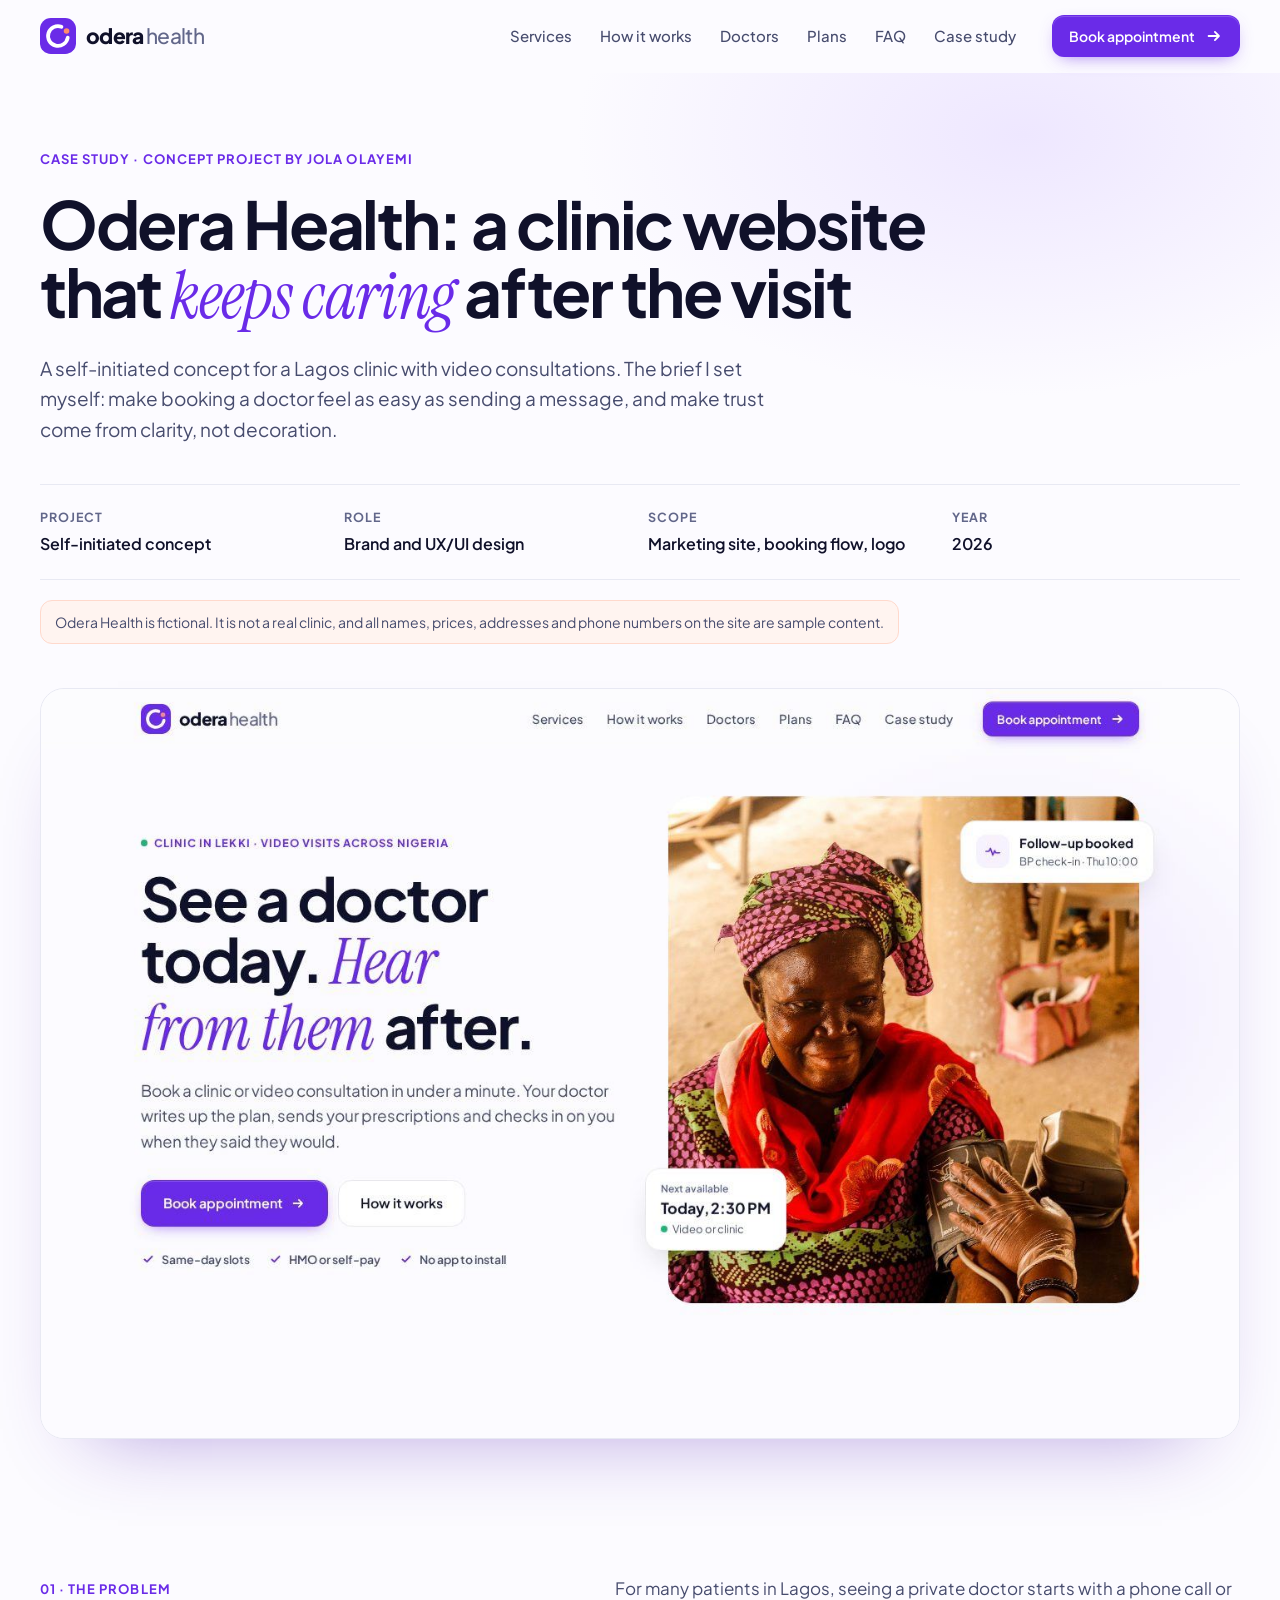
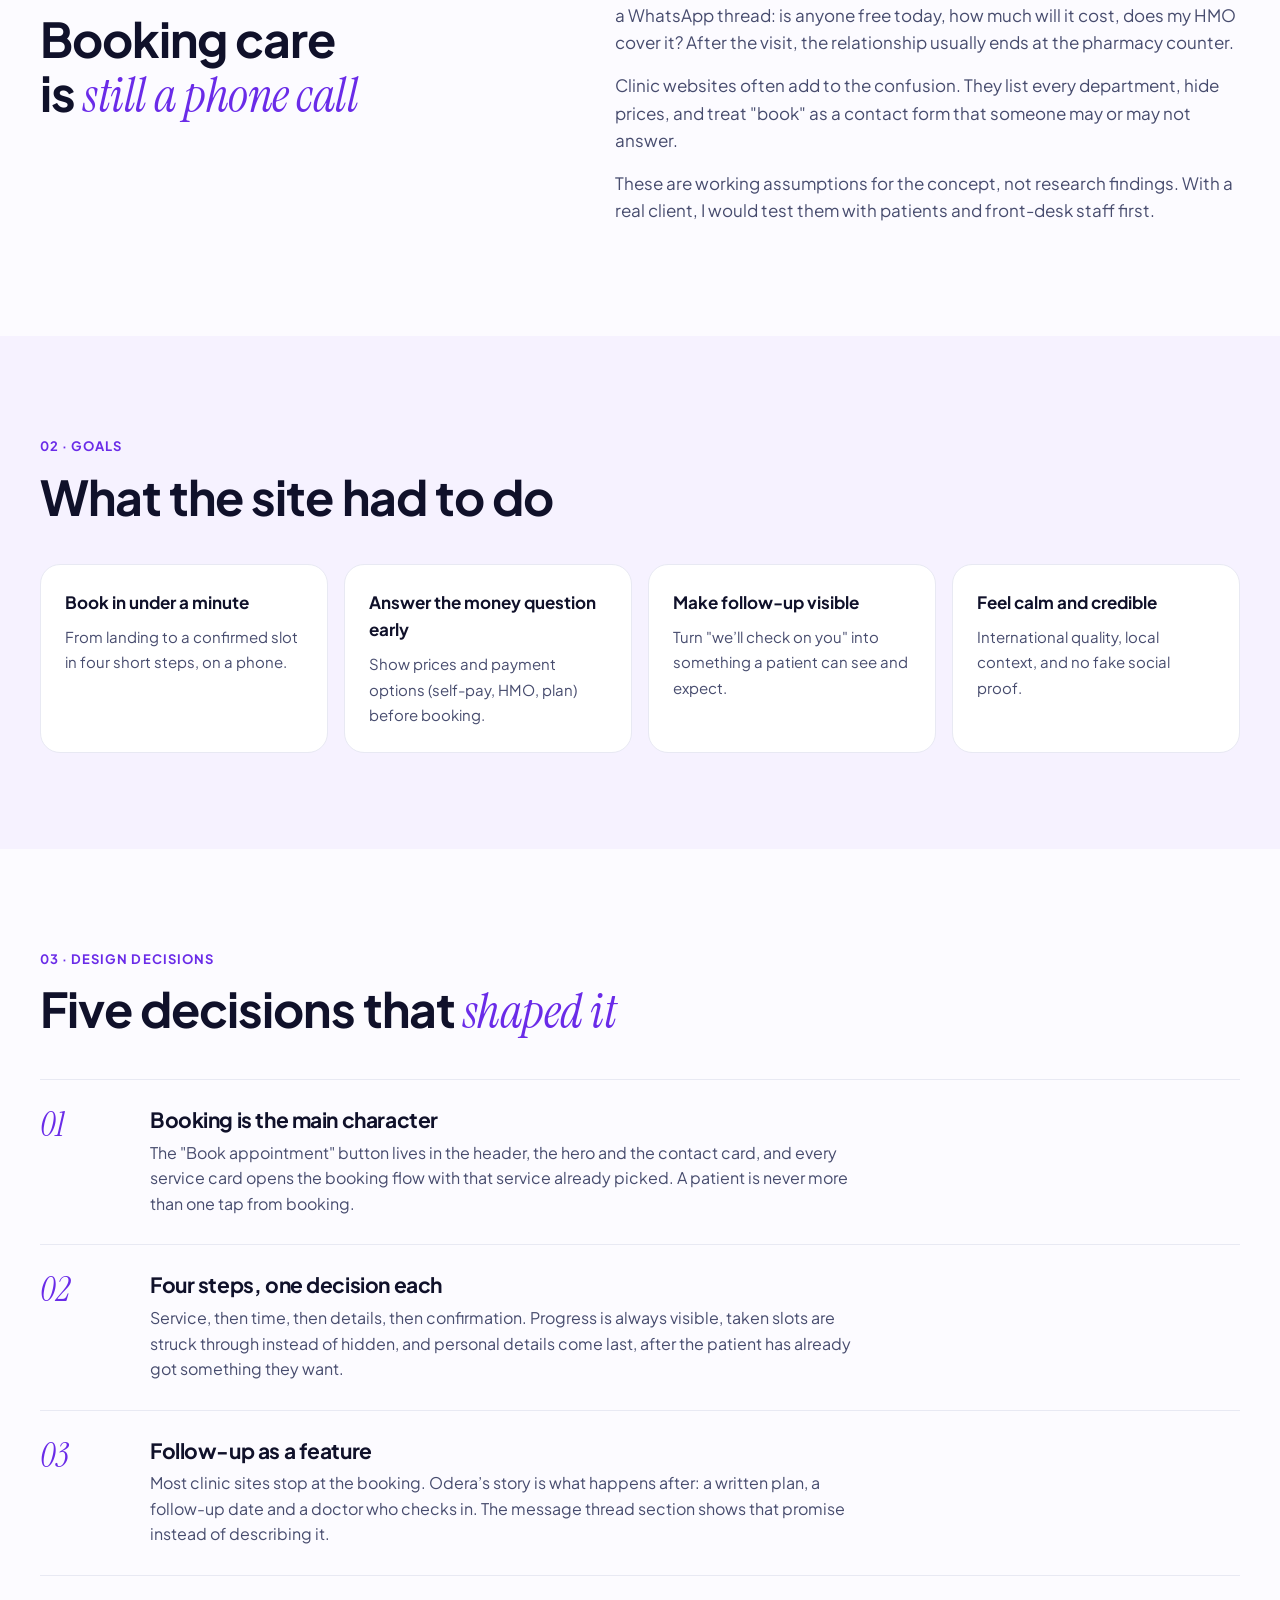
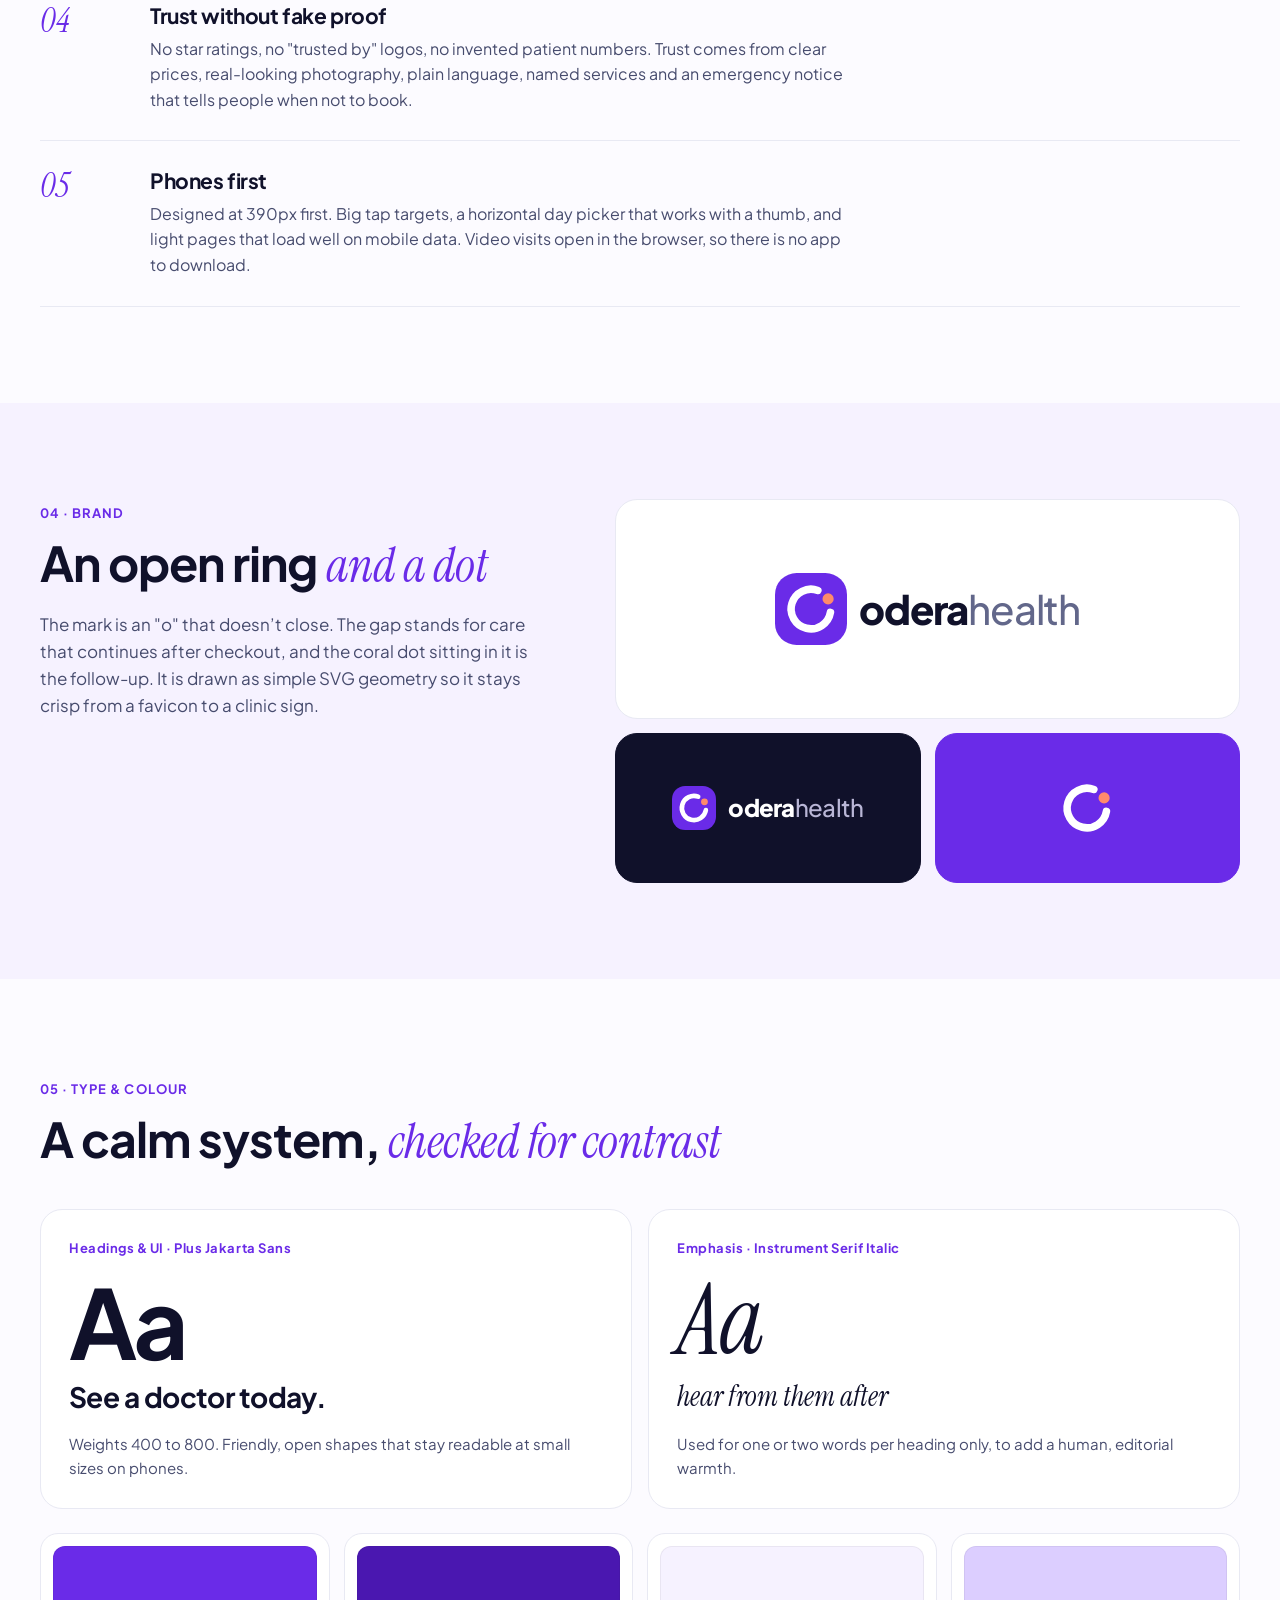
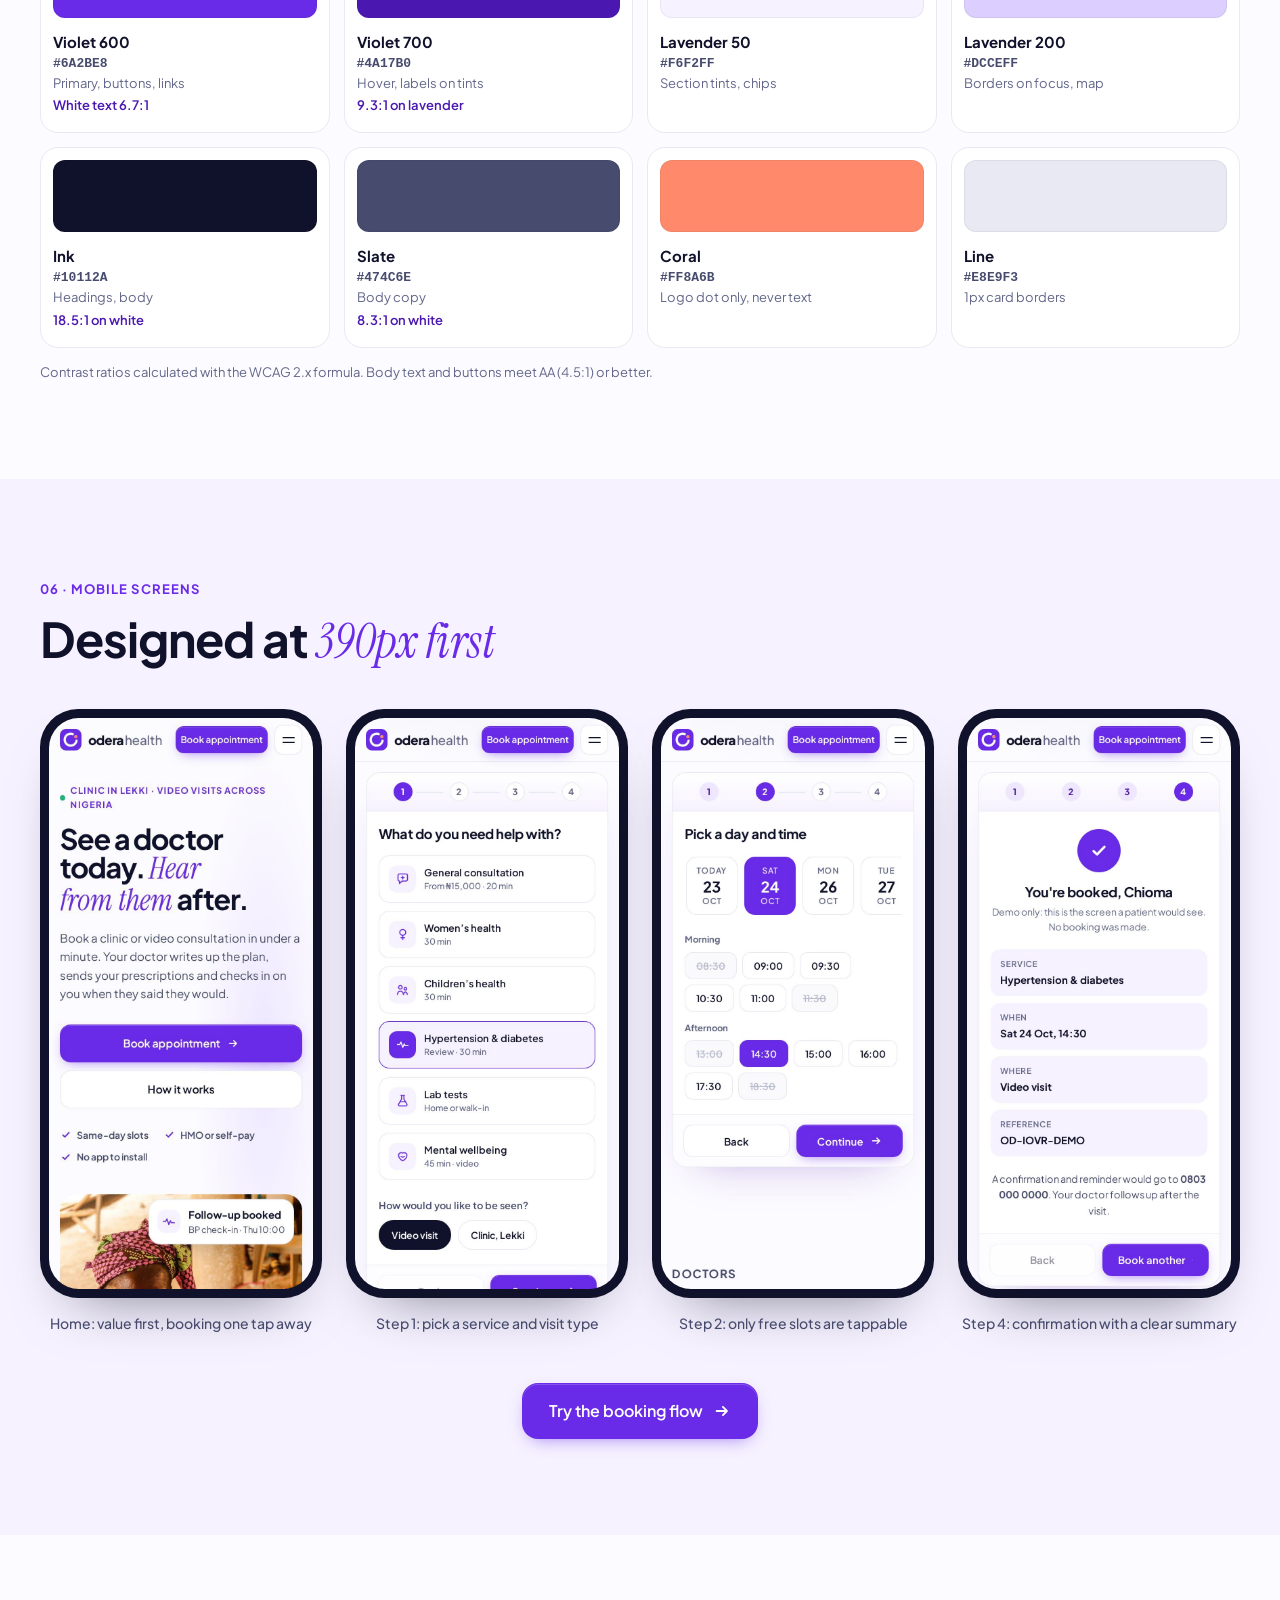
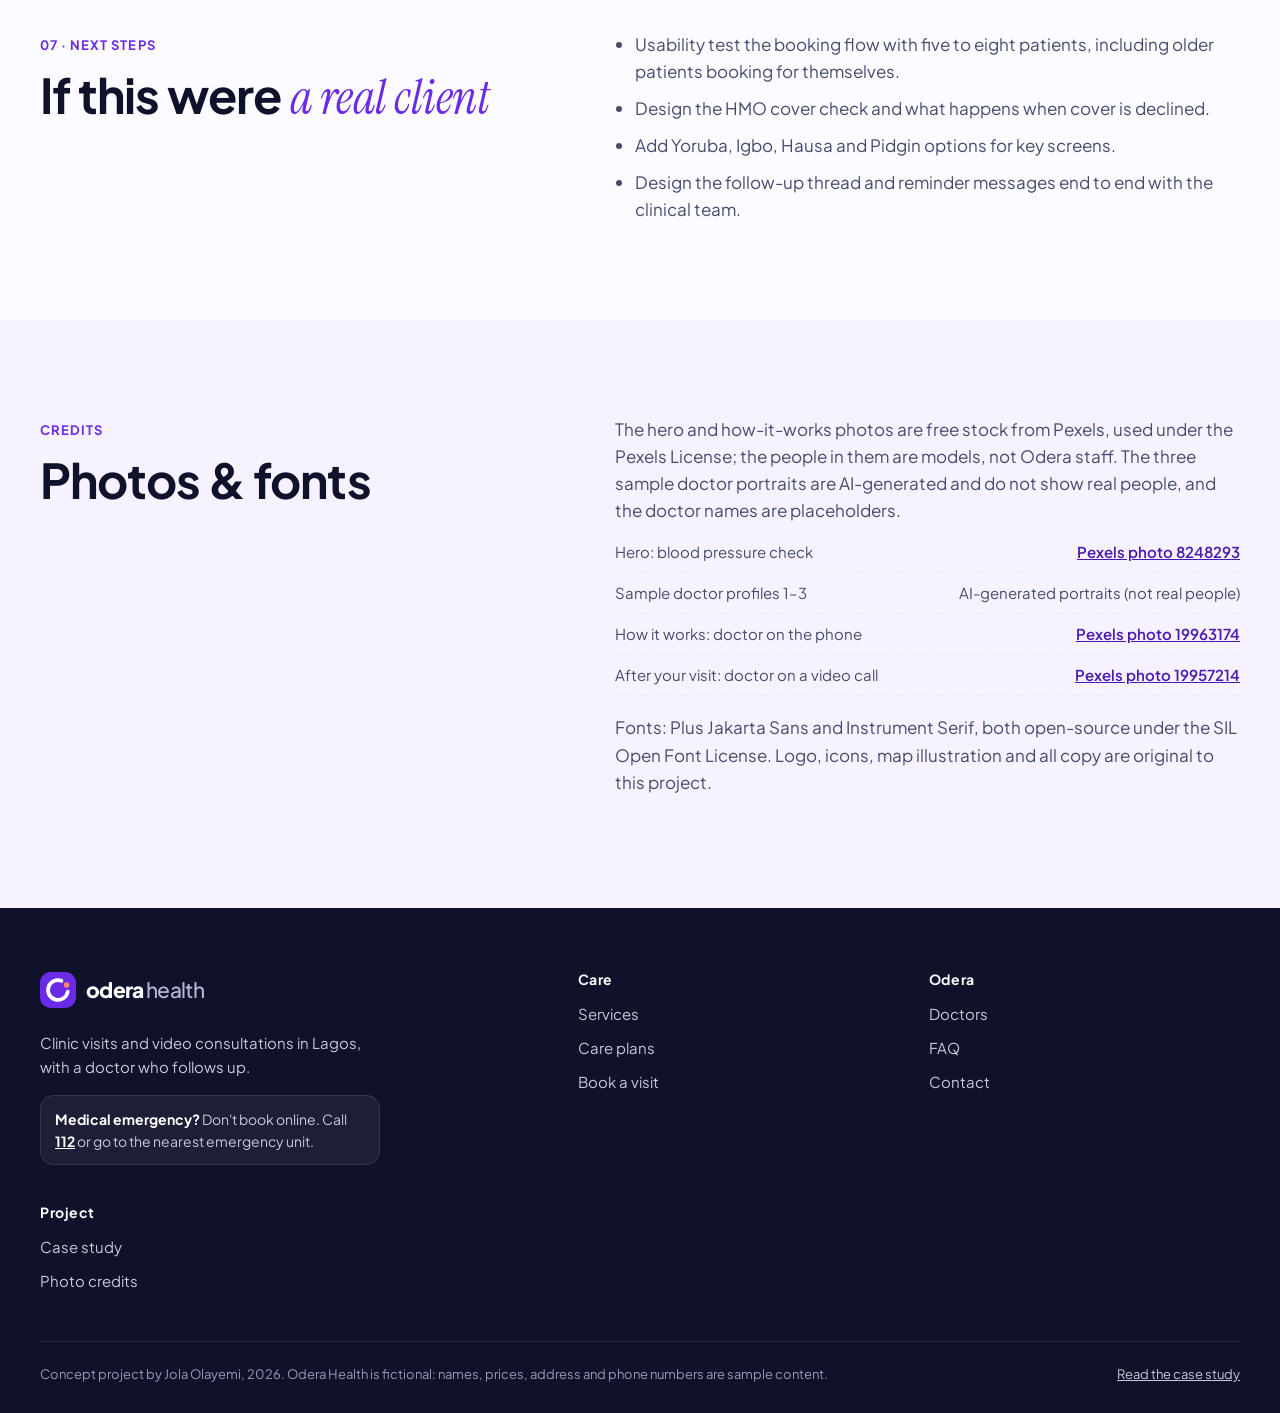
==== case-study.html @ 5d1dc77e "Add Odera Health concept site and case study" ====
<!doctype html>
<html lang="en-NG">
<head>
<meta charset="utf-8">
<meta name="viewport" content="width=device-width, initial-scale=1">
<title>Case study · Odera Health · Concept project by Jola Olayemi</title>
<meta name="description" content="Case study: how Jola Olayemi designed Odera Health, a concept website for a Lagos clinic and telehealth service.">
<meta name="theme-color" content="#6A2BE8">
<link rel="icon" href="favicon.svg" type="image/svg+xml">
<link rel="preload" href="assets/fonts/PlusJakartaSans-normal-400_800.woff2" as="font" type="font/woff2" crossorigin>
<link rel="stylesheet" href="assets/styles.css?v=5">
<script src="assets/app.js?v=3"></script>
</head>
<body class="cs-page">
<a class="skip" href="#main">Skip to content</a>
<header class="site-header" id="top">
  <div class="wrap nav">
    <a class="brand " href="index.html#top" aria-label="Odera Health home"><svg class="mark" viewBox="0 0 40 40" aria-hidden="true"><rect width="40" height="40" rx="12" fill="#6A2BE8"/><path d="M23.8 9.7A11 11 0 1 0 30.8 21.9" fill="none" stroke="#fff" stroke-width="4.2" stroke-linecap="round"/><circle cx="29.5" cy="14.4" r="3.1" fill="#FF8A6B"/></svg><span class="word">odera<span>health</span></span></a>
    <nav aria-label="Main">
      <ul class="nav-links" id="navLinks">
        <li><a href="index.html#services">Services</a></li>
        <li><a href="index.html#how">How it works</a></li>
        <li><a href="index.html#team">Doctors</a></li>
        <li><a href="index.html#plans">Plans</a></li>
        <li><a href="index.html#faq">FAQ</a></li>
        <li><a href="case-study.html">Case study</a></li>
      </ul>
    </nav>
    <a class="btn btn-primary btn-sm nav-cta" href="index.html#book"><span>Book appointment</span><svg class="arr" viewBox="0 0 20 20" aria-hidden="true"><path d="M4 10h11m-4-4.5L15.5 10 11 14.5" fill="none" stroke="currentColor" stroke-width="2" stroke-linecap="round" stroke-linejoin="round"/></svg></a>
    <button class="menu-btn" id="menuBtn" aria-expanded="false" aria-controls="navLinks" aria-label="Open menu"><span></span><span></span></button>
  </div>
</header>
<main id="main">
<section class="cs-hero">
  <div class="wrap">
    <p class="eyebrow reveal">Case study · Concept project by Jola Olayemi</p>
    <h1 class="reveal" style="--d:80ms">Odera Health: a clinic website that <em>keeps caring</em> after the visit</h1>
    <p class="lede reveal" style="--d:160ms">A self-initiated concept for a Lagos clinic with video consultations. The brief I set myself: make booking a doctor feel as easy as sending a message, and make trust come from clarity, not decoration.</p>
    <dl class="cs-meta reveal" style="--d:240ms">
      <div><dt>Project</dt><dd>Self-initiated concept</dd></div>
      <div><dt>Role</dt><dd>Brand and UX/UI design</dd></div>
      <div><dt>Scope</dt><dd>Marketing site, booking flow, logo</dd></div>
      <div><dt>Year</dt><dd>2026</dd></div>
    </dl>
    <p class="disclaimer reveal">Odera Health is fictional. It is not a real clinic, and all names, prices, addresses and phone numbers on the site are sample content.</p>
  </div>
  <div class="wrap cs-cover reveal"><img src="assets/img/cs/cover.jpg" alt="The Odera Health homepage on desktop" width="1440" height="900" loading="lazy"></div>
</section>

<section class="section cs-sec">
  <div class="wrap cs-two">
    <div><p class="eyebrow">01 · The problem</p><h2>Booking care is <em>still a phone call</em></h2></div>
    <div class="cs-text">
      <p>For many patients in Lagos, seeing a private doctor starts with a phone call or a WhatsApp thread: is anyone free today, how much will it cost, does my HMO cover it? After the visit, the relationship usually ends at the pharmacy counter.</p>
      <p>Clinic websites often add to the confusion. They list every department, hide prices, and treat "book" as a contact form that someone may or may not answer.</p>
      <p class="tiny">These are working assumptions for the concept, not research findings. With a real client, I would test them with patients and front-desk staff first.</p>
    </div>
  </div>
</section>

<section class="section cs-sec tint">
  <div class="wrap">
    <p class="eyebrow">02 · Goals</p><h2 class="cs-h">What the site had to do</h2>
    <ul class="goals">
      <li class="reveal"><b>Book in under a minute</b><span>From landing to a confirmed slot in four short steps, on a phone.</span></li>
      <li class="reveal" style="--d:60ms"><b>Answer the money question early</b><span>Show prices and payment options (self-pay, HMO, plan) before booking.</span></li>
      <li class="reveal" style="--d:120ms"><b>Make follow-up visible</b><span>Turn "we’ll check on you" into something a patient can see and expect.</span></li>
      <li class="reveal" style="--d:180ms"><b>Feel calm and credible</b><span>International quality, local context, and no fake social proof.</span></li>
    </ul>
  </div>
</section>

<section class="section cs-sec">
  <div class="wrap">
    <p class="eyebrow">03 · Design decisions</p><h2 class="cs-h">Five decisions that <em>shaped it</em></h2>
    <ol class="decs"><li class="dec reveal"><span class="num">01</span><div><h3>Booking is the main character</h3><p>The "Book appointment" button lives in the header, the hero and the contact card, and every service card opens the booking flow with that service already picked. A patient is never more than one tap from booking.</p></div></li>
<li class="dec reveal"><span class="num">02</span><div><h3>Four steps, one decision each</h3><p>Service, then time, then details, then confirmation. Progress is always visible, taken slots are struck through instead of hidden, and personal details come last, after the patient has already got something they want.</p></div></li>
<li class="dec reveal"><span class="num">03</span><div><h3>Follow-up as a feature</h3><p>Most clinic sites stop at the booking. Odera’s story is what happens after: a written plan, a follow-up date and a doctor who checks in. The message thread section shows that promise instead of describing it.</p></div></li>
<li class="dec reveal"><span class="num">04</span><div><h3>Trust without fake proof</h3><p>No star ratings, no "trusted by" logos, no invented patient numbers. Trust comes from clear prices, real-looking photography, plain language, named services and an emergency notice that tells people when not to book.</p></div></li>
<li class="dec reveal"><span class="num">05</span><div><h3>Phones first</h3><p>Designed at 390px first. Big tap targets, a horizontal day picker that works with a thumb, and light pages that load well on mobile data. Video visits open in the browser, so there is no app to download.</p></div></li></ol>
  </div>
</section>

<section class="section cs-sec tint">
  <div class="wrap cs-two">
    <div><p class="eyebrow">04 · Brand</p><h2>An open ring <em>and a dot</em></h2>
      <p class="cs-text-p">The mark is an "o" that doesn’t close. The gap stands for care that continues after checkout, and the coral dot sitting in it is the follow-up. It is drawn as simple SVG geometry so it stays crisp from a favicon to a clinic sign.</p></div>
    <div class="logo-board reveal">
      <div class="lb lb-light"><svg class="mark xl" viewBox="0 0 40 40" aria-hidden="true"><rect width="40" height="40" rx="12" fill="#6A2BE8"/><path d="M23.8 9.7A11 11 0 1 0 30.8 21.9" fill="none" stroke="#fff" stroke-width="4.2" stroke-linecap="round"/><circle cx="29.5" cy="14.4" r="3.1" fill="#FF8A6B"/></svg><span class="word big">odera<span>health</span></span></div>
      <div class="lb lb-dark"><svg class="mark" viewBox="0 0 40 40" aria-hidden="true"><rect width="40" height="40" rx="12" fill="#6A2BE8"/><path d="M23.8 9.7A11 11 0 1 0 30.8 21.9" fill="none" stroke="#fff" stroke-width="4.2" stroke-linecap="round"/><circle cx="29.5" cy="14.4" r="3.1" fill="#FF8A6B"/></svg><span class="word on-dark">odera<span>health</span></span></div>
      <div class="lb lb-violet"><svg class="mark" viewBox="0 0 40 40" aria-hidden="true"><path d="M23.8 9.7A11 11 0 1 0 30.8 21.9" fill="none" stroke="#fff" stroke-width="4.2" stroke-linecap="round"/><circle cx="29.5" cy="14.4" r="3.1" fill="#FF8A6B"/></svg></div>
    </div>
  </div>
</section>

<section class="section cs-sec">
  <div class="wrap">
    <p class="eyebrow">05 · Type &amp; colour</p><h2 class="cs-h">A calm system, <em>checked for contrast</em></h2>
    <div class="type-grid">
      <div class="type-card reveal"><p class="tc-label">Headings &amp; UI · Plus Jakarta Sans</p><p class="tc-big">Aa</p><p class="tc-sample">See a doctor today.</p><p class="tc-meta">Weights 400 to 800. Friendly, open shapes that stay readable at small sizes on phones.</p></div>
      <div class="type-card reveal" style="--d:80ms"><p class="tc-label">Emphasis · Instrument Serif Italic</p><p class="tc-big serif">Aa</p><p class="tc-sample serif">hear from them after</p><p class="tc-meta">Used for one or two words per heading only, to add a human, editorial warmth.</p></div>
    </div>
    <div class="swatches"><div class="sw reveal" style="--d:0ms"><span class="chip-c" style="background:#6A2BE8"></span><b>Violet 600</b><code>#6A2BE8</code><small>Primary, buttons, links</small><small class=cr>White text 6.7:1</small></div>
<div class="sw reveal" style="--d:40ms"><span class="chip-c" style="background:#4A17B0"></span><b>Violet 700</b><code>#4A17B0</code><small>Hover, labels on tints</small><small class=cr>9.3:1 on lavender</small></div>
<div class="sw reveal" style="--d:80ms"><span class="chip-c" style="background:#F6F2FF"></span><b>Lavender 50</b><code>#F6F2FF</code><small>Section tints, chips</small></div>
<div class="sw reveal" style="--d:120ms"><span class="chip-c" style="background:#DCCEFF"></span><b>Lavender 200</b><code>#DCCEFF</code><small>Borders on focus, map</small></div>
<div class="sw reveal" style="--d:160ms"><span class="chip-c" style="background:#10112A"></span><b>Ink</b><code>#10112A</code><small>Headings, body</small><small class=cr>18.5:1 on white</small></div>
<div class="sw reveal" style="--d:200ms"><span class="chip-c" style="background:#474C6E"></span><b>Slate</b><code>#474C6E</code><small>Body copy</small><small class=cr>8.3:1 on white</small></div>
<div class="sw reveal" style="--d:240ms"><span class="chip-c" style="background:#FF8A6B"></span><b>Coral</b><code>#FF8A6B</code><small>Logo dot only, never text</small></div>
<div class="sw reveal" style="--d:280ms"><span class="chip-c" style="background:#E8E9F3"></span><b>Line</b><code>#E8E9F3</code><small>1px card borders</small></div></div>
    <p class="tiny">Contrast ratios calculated with the WCAG 2.x formula. Body text and buttons meet AA (4.5:1) or better.</p>
  </div>
</section>

<section class="section cs-sec tint">
  <div class="wrap">
    <p class="eyebrow">06 · Mobile screens</p><h2 class="cs-h">Designed at <em>390px first</em></h2>
    <div class="phones"><figure class="phone reveal" style="--d:0ms"><div class="phone-frame"><img src="assets/img/cs/m1_home.jpg" alt="Mobile screen: Home: value first, booking one tap away" loading="lazy" width="780" height="1688"></div><figcaption>Home: value first, booking one tap away</figcaption></figure>
<figure class="phone reveal" style="--d:80ms"><div class="phone-frame"><img src="assets/img/cs/m2_service.jpg" alt="Mobile screen: Step 1: pick a service and visit type" loading="lazy" width="780" height="1688"></div><figcaption>Step 1: pick a service and visit type</figcaption></figure>
<figure class="phone reveal" style="--d:160ms"><div class="phone-frame"><img src="assets/img/cs/m3_time.jpg" alt="Mobile screen: Step 2: only free slots are tappable" loading="lazy" width="780" height="1688"></div><figcaption>Step 2: only free slots are tappable</figcaption></figure>
<figure class="phone reveal" style="--d:240ms"><div class="phone-frame"><img src="assets/img/cs/m5_done.jpg" alt="Mobile screen: Step 4: confirmation with a clear summary" loading="lazy" width="780" height="1688"></div><figcaption>Step 4: confirmation with a clear summary</figcaption></figure></div>
    <p class="center-cta"><a class="btn btn-primary btn-lg" href="index.html#book"><span>Try the booking flow</span><svg class="arr" viewBox="0 0 20 20" aria-hidden="true"><path d="M4 10h11m-4-4.5L15.5 10 11 14.5" fill="none" stroke="currentColor" stroke-width="2" stroke-linecap="round" stroke-linejoin="round"/></svg></a></p>
  </div>
</section>

<section class="section cs-sec">
  <div class="wrap cs-two">
    <div><p class="eyebrow">07 · Next steps</p><h2>If this were <em>a real client</em></h2></div>
    <div class="cs-text">
      <ul class="next">
        <li>Usability test the booking flow with five to eight patients, including older patients booking for themselves.</li>
        <li>Design the HMO cover check and what happens when cover is declined.</li>
        <li>Add Yoruba, Igbo, Hausa and Pidgin options for key screens.</li>
        <li>Design the follow-up thread and reminder messages end to end with the clinical team.</li>
      </ul>
    </div>
  </div>
</section>

<section class="section cs-sec tint" id="credits">
  <div class="wrap cs-two">
    <div><p class="eyebrow">Credits</p><h2>Photos &amp; fonts</h2></div>
    <div class="cs-text">
      <p>The hero and how-it-works photos are free stock from Pexels, used under the Pexels License; the people in them are models, not Odera staff. The three sample doctor portraits are AI-generated and do not show real people, and the doctor names are placeholders.</p>
      <ul class="credits"><li><span>Hero: blood pressure check</span><a href="https://www.pexels.com/photo/doctor-measuring-blood-pressure-8248293/" rel="noopener" target="_blank">Pexels photo 8248293</a></li>
<li><span>Sample doctor profiles 1–3</span><span>AI-generated portraits (not real people)</span></li>
<li><span>How it works: doctor on the phone</span><a href="https://www.pexels.com/photo/smiling-doctor-sitting-with-smartphone-19963174/" rel="noopener" target="_blank">Pexels photo 19963174</a></li>
<li><span>After your visit: doctor on a video call</span><a href="https://www.pexels.com/photo/smiling-black-doctor-talking-on-video-call-on-cellphone-19957214/" rel="noopener" target="_blank">Pexels photo 19957214</a></li></ul>
      <p>Fonts: Plus Jakarta Sans and Instrument Serif, both open-source under the SIL Open Font License. Logo, icons, map illustration and all copy are original to this project.</p>
    </div>
  </div>
</section>
</main>
<footer class="site-footer">
  <div class="wrap foot-grid">
    <div class="foot-brand"><a class="brand on-dark" href="index.html#top" aria-label="Odera Health home"><svg class="mark" viewBox="0 0 40 40" aria-hidden="true"><rect width="40" height="40" rx="12" fill="#6A2BE8"/><path d="M23.8 9.7A11 11 0 1 0 30.8 21.9" fill="none" stroke="#fff" stroke-width="4.2" stroke-linecap="round"/><circle cx="29.5" cy="14.4" r="3.1" fill="#FF8A6B"/></svg><span class="word">odera<span>health</span></span></a>
      <p>Clinic visits and video consultations in Lagos, with a doctor who follows up.</p>
      <p class="emergency"><strong>Medical emergency?</strong> Don't book online. Call <a href="tel:112">112</a> or go to the nearest emergency unit.</p>
    </div>
    <div><h3>Care</h3><ul><li><a href="index.html#services">Services</a></li><li><a href="index.html#plans">Care plans</a></li><li><a href="index.html#book">Book a visit</a></li></ul></div>
    <div><h3>Odera</h3><ul><li><a href="index.html#team">Doctors</a></li><li><a href="index.html#faq">FAQ</a></li><li><a href="index.html#contact">Contact</a></li></ul></div>
    <div><h3>Project</h3><ul><li><a href="case-study.html">Case study</a></li><li><a href="case-study.html#credits">Photo credits</a></li></ul></div>
  </div>
  <div class="wrap foot-bottom">
    <p>Concept project by Jola Olayemi, 2026. Odera Health is fictional: names, prices, address and phone numbers are sample content.</p>
    <p><a href="case-study.html">Read the case study</a></p>
  </div>
</footer>
</body>
</html>
---- assets/styles.css ----
@font-face{font-family:'Instrument Serif';font-style:italic;font-weight:400;font-display:swap;src:url(fonts/InstrumentSerif-italic-400.woff2) format('woff2');}
@font-face{font-family:'Instrument Serif';font-style:normal;font-weight:400;font-display:swap;src:url(fonts/InstrumentSerif-normal-400.woff2) format('woff2');}
@font-face{font-family:'Plus Jakarta Sans';font-style:normal;font-weight:400 800;font-display:swap;src:url(fonts/PlusJakartaSans-normal-400_800.woff2) format('woff2');}

:root{
  --v:#6A2BE8; --v-600:#5A1FD3; --v-700:#4A17B0; --v-050:#F6F2FF; --v-100:#EEE7FF; --v-200:#DCCEFF;
  --coral:#FF8A6B; --ink:#10112A; --slate:#474C6E; --muted:#62678A; --line:#E8E9F3; --bg:#FCFBFF; --card:#fff;
  --r:16px; --r-lg:24px; --sh:0 1px 2px rgba(16,17,42,.04),0 8px 24px -12px rgba(16,17,42,.12);
  --sans:'Plus Jakarta Sans',system-ui,-apple-system,'Segoe UI',sans-serif; --serif:'Instrument Serif',Georgia,serif;
  --ease:cubic-bezier(.2,.7,.2,1);
}
*,*::before,*::after{box-sizing:border-box}
html{scroll-behavior:smooth;-webkit-text-size-adjust:100%}
body{margin:0;font-family:var(--sans);color:var(--ink);background:var(--bg);font-size:16px;line-height:1.6;-webkit-font-smoothing:antialiased;overflow-x:hidden}
img{max-width:100%;display:block}
a{color:inherit}
h1,h2,h3{line-height:1.12;letter-spacing:-.02em;margin:0;font-weight:700;text-wrap:balance}
h2{font-size:clamp(30px,4.2vw,48px)}
em{font-family:var(--serif);font-style:italic;font-weight:400;letter-spacing:-.01em;color:var(--v)}
p{margin:0}
:focus-visible{outline:3px solid var(--v);outline-offset:3px;border-radius:8px}
.wrap{width:min(1200px,100% - 40px);margin-inline:auto}
.skip{position:absolute;left:-999px;top:8px;background:var(--ink);color:#fff;padding:8px 14px;border-radius:8px;z-index:100}
.skip:focus{left:8px}
.concept-bar{background:var(--ink);color:#E6E4F5;font-size:13px;text-align:center;padding:9px 16px;line-height:1.45}
.concept-bar a{color:#fff;font-weight:600;text-underline-offset:3px;white-space:nowrap}
.concept-bar .dot{display:inline-block;width:7px;height:7px;border-radius:50%;background:var(--coral);margin-right:6px;vertical-align:1px}
/* header */
.site-header{position:sticky;top:0;z-index:50;background:rgba(252,251,255,.86);backdrop-filter:saturate(1.4) blur(12px);-webkit-backdrop-filter:saturate(1.4) blur(12px);border-bottom:1px solid transparent;transition:border-color .3s}
.site-header.scrolled{border-bottom-color:var(--line)}
.nav{display:flex;align-items:center;gap:24px;height:72px}
.brand{display:inline-flex;align-items:center;gap:10px;text-decoration:none;color:var(--ink)}
.brand .mark{width:36px;height:36px;flex:none}
.brand .word{font-weight:800;font-size:21px;letter-spacing:-.03em}
.brand .word span{font-weight:500;color:var(--muted);margin-left:2px}
.brand.on-dark{color:#fff}.brand.on-dark .word span{color:#B9B6D6}
.nav nav{margin-left:auto}
.nav-links{display:flex;gap:4px;list-style:none;margin:0;padding:0}
.nav-links a{display:block;padding:8px 12px;border-radius:10px;text-decoration:none;font-size:15px;font-weight:500;color:var(--slate);transition:background .2s,color .2s}
.nav-links a:hover{background:var(--v-050);color:var(--v-700)}
.menu-btn{display:none}
/* buttons */
.btn{--bh:48px;position:relative;display:inline-flex;align-items:center;justify-content:center;gap:10px;height:var(--bh);padding:0 22px;border-radius:14px;font:600 15px/1 var(--sans);text-decoration:none;border:1px solid transparent;cursor:pointer;overflow:hidden;isolation:isolate;transition:transform .25s var(--ease),box-shadow .25s var(--ease),background .25s,color .25s,border-color .25s;white-space:nowrap}
.btn .arr{width:18px;height:18px;transition:transform .3s var(--ease)}
.btn-primary{background:var(--v);color:#fff;box-shadow:0 1px 0 rgba(255,255,255,.18) inset,0 6px 18px -8px rgba(106,43,232,.7)}
.btn-primary::after{content:"";position:absolute;inset:0;z-index:-1;background:linear-gradient(105deg,transparent 30%,rgba(255,255,255,.28) 50%,transparent 70%);transform:translateX(-120%);transition:transform .7s var(--ease)}
.btn-primary:hover{background:var(--v-600);transform:translateY(-2px);box-shadow:0 1px 0 rgba(255,255,255,.18) inset,0 14px 28px -10px rgba(106,43,232,.75)}
.btn-primary:hover::after{transform:translateX(120%)}
.btn:hover .arr{transform:translateX(4px)}
.btn-primary:active{transform:translateY(0)}
.btn-ghost{background:#fff;color:var(--ink);border-color:var(--line)}
.btn-ghost:hover{border-color:var(--v-200);background:var(--v-050);color:var(--v-700)}
.btn-light{background:#fff;color:var(--v-700)}
.btn-light:hover{transform:translateY(-2px);box-shadow:0 14px 28px -12px rgba(0,0,0,.35)}
.btn-sm{--bh:42px;padding:0 16px;font-size:14px;border-radius:12px}
.btn-lg{--bh:56px;padding:0 26px;font-size:16px;border-radius:16px}
.btn-block{width:100%}
.btn:disabled{opacity:.45;cursor:not-allowed;transform:none;box-shadow:none}
/* hero */
.hero{padding:56px 0 88px;position:relative}
.hero::before{content:"";position:absolute;inset:0 0 auto auto;width:62%;height:100%;background:radial-gradient(60% 60% at 70% 40%,var(--v-100),transparent 70%);z-index:-1;pointer-events:none}
.hero-grid{display:grid;grid-template-columns:1.02fr 1fr;gap:56px;align-items:center}
.eyebrow{display:inline-flex;align-items:center;gap:8px;font-size:13px;font-weight:700;letter-spacing:.08em;text-transform:uppercase;color:var(--v)}
.eyebrow.light{color:#D9CCFF}
.pulse{width:8px;height:8px;border-radius:50%;background:#1FB57A;box-shadow:0 0 0 0 rgba(31,181,122,.5);animation:pulse 2.4s infinite}
@keyframes pulse{0%{box-shadow:0 0 0 0 rgba(31,181,122,.45)}70%{box-shadow:0 0 0 9px rgba(31,181,122,0)}100%{box-shadow:0 0 0 0 rgba(31,181,122,0)}}
.hero h1{font-size:clamp(40px,6vw,72px);letter-spacing:-.035em;margin:18px 0 20px;line-height:1.02}
.hero h1 em{font-size:1.06em}
.lede{font-size:clamp(17px,1.5vw,19px);color:var(--slate);max-width:33em}
.hero-ctas{display:flex;flex-wrap:wrap;gap:12px;margin-top:32px}
.hero-points{display:flex;flex-wrap:wrap;gap:10px 22px;list-style:none;padding:0;margin:28px 0 0;font-size:14px;font-weight:600;color:var(--slate)}
.hero-points li{display:flex;align-items:center;gap:7px}
.hero-points svg,.plan li svg{width:18px;height:18px;color:var(--v);flex:none}
.hero-media{position:relative}
.hero-photo{border-radius:28px;overflow:hidden;aspect-ratio:4/4.3;background:var(--v-100)}
.hero-photo img{width:100%;height:100%;object-fit:cover;object-position:38% 50%}
.float-card{position:absolute;background:#fff;border:1px solid var(--line);border-radius:18px;box-shadow:0 18px 40px -18px rgba(16,17,42,.28);padding:14px 18px}
.fc-slot{left:-28px;bottom:56px;animation:floaty 6s ease-in-out infinite}
.fc-follow{right:-18px;top:36px;display:flex;align-items:center;gap:12px;animation:floaty 7s ease-in-out -2s infinite}
@keyframes floaty{50%{transform:translateY(-8px)}}
.fc-label{font-size:12px;color:var(--muted);font-weight:600}
.fc-title{font-weight:700;font-size:18px;letter-spacing:-.01em}
.fc-title.sm{font-size:15px}
.fc-sub{font-size:13px;color:var(--slate);display:flex;align-items:center;gap:6px}
.fc-ic{width:40px;height:40px;border-radius:12px;background:var(--v-050);color:var(--v);display:grid;place-items:center}
.fc-ic .ic{width:22px;height:22px}
.live{width:8px;height:8px;border-radius:50%;background:#1FB57A;display:inline-block}
/* sections */
.section{padding:96px 0}
.sec-head{max-width:640px;margin-bottom:48px}
.sec-head.center{text-align:center;margin-inline:auto}
.sec-head h2{margin:12px 0 14px}
.sec-head p{color:var(--slate);font-size:17px}
.sec-head.split{max-width:none;display:flex;justify-content:space-between;align-items:end;gap:40px}
.sec-head.split>p{max-width:430px}
.note{display:block;margin-top:8px;font-size:14px;color:var(--muted)}
/* services */
.svc-grid{display:grid;grid-template-columns:repeat(3,1fr);gap:20px}
.svc{background:var(--card);border:1px solid var(--line);border-radius:var(--r-lg);padding:28px;display:flex;flex-direction:column;transition:transform .35s var(--ease),border-color .35s,box-shadow .35s}
.svc:hover{transform:translateY(-4px);border-color:var(--v-200);box-shadow:var(--sh)}
.svc-ic{width:52px;height:52px;border-radius:16px;background:var(--v-050);color:var(--v);display:grid;place-items:center;margin-bottom:22px;transition:background .3s,color .3s}
.svc:hover .svc-ic{background:var(--v);color:#fff}
.ic{width:26px;height:26px}
.svc h3{font-size:20px;margin-bottom:8px}
.svc p{color:var(--slate);font-size:15px;flex:1}
.svc-foot{display:flex;justify-content:space-between;align-items:center;margin-top:22px;padding-top:18px;border-top:1px solid var(--line)}
.chip{font-size:12.5px;font-weight:600;color:var(--v-700);background:var(--v-050);padding:5px 10px;border-radius:999px}
.svc-link{font-weight:700;font-size:14px;color:var(--v);text-decoration:none}
.svc-link span{display:inline-block;transition:transform .25s}
.svc-link:hover span{transform:translateX(4px)}
/* how */
.how{background:var(--v-050)}
.how-grid{display:grid;grid-template-columns:1fr 1fr;gap:72px;align-items:center}
.how-copy h2{margin:12px 0 36px}
.steps{list-style:none;margin:0;padding:0;display:grid;gap:14px}
.step{display:flex;gap:20px;background:#fff;border:1px solid var(--line);border-radius:var(--r-lg);padding:22px 24px}
.num{font-family:var(--serif);font-style:italic;font-size:34px;line-height:1;color:var(--v);min-width:44px}
.step h3{font-size:19px;margin-bottom:4px}
.step p{color:var(--slate);font-size:15px}
.how-media{position:relative;border-radius:28px;overflow:hidden;aspect-ratio:4/4.6}
.how-media img{width:100%;height:100%;object-fit:cover;object-position:62% 50%}
.call-chip{position:absolute;left:20px;bottom:20px;background:rgba(16,17,42,.72);color:#fff;font-size:13px;font-weight:600;padding:9px 14px;border-radius:999px;display:flex;align-items:center;gap:8px;backdrop-filter:blur(6px)}
/* booking */
.booker{scroll-margin-top:84px;max-width:880px;margin-inline:auto;background:#fff;border:1px solid var(--line);border-radius:28px;box-shadow:0 30px 60px -40px rgba(74,23,176,.35);overflow:hidden}
.bk-progress{display:grid;grid-template-columns:repeat(4,1fr);list-style:none;margin:0;padding:18px 24px;gap:8px;border-bottom:1px solid var(--line);background:linear-gradient(#fff,var(--v-050))}
.bk-progress li{display:flex;align-items:center;gap:10px;font-size:14px;color:var(--muted);position:relative}
.bk-progress span{width:28px;height:28px;border-radius:50%;display:grid;place-items:center;font-weight:700;font-size:13px;background:#fff;border:1px solid var(--line);flex:none;transition:all .3s}
.bk-progress b{font-weight:600}
.bk-progress li.on{color:var(--ink)}
.bk-progress li.on span{background:var(--v);border-color:var(--v);color:#fff}
.bk-progress li.done span{background:var(--v-100);border-color:var(--v-100);color:var(--v-700)}
.bk-body{padding:32px;min-height:400px}
.bk-step{display:none}
.bk-step.on{display:block;animation:stepIn .45s var(--ease)}
@keyframes stepIn{from{opacity:0;transform:translateX(16px)}to{opacity:1;transform:none}}
.bk-title{font-size:22px;margin-bottom:20px}
.opt-grid{display:grid;grid-template-columns:repeat(3,1fr);gap:12px}
.opt{display:flex;align-items:center;gap:12px;text-align:left;padding:14px;border:1.5px solid var(--line);border-radius:16px;background:#fff;cursor:pointer;font:600 14.5px/1.3 var(--sans);color:var(--ink);transition:border-color .2s,background .2s,transform .2s}
.opt .svc-ic{width:40px;height:40px;border-radius:12px;margin:0;flex:none}
.opt .ic{width:21px;height:21px}
.opt small{display:block;font-weight:500;color:var(--muted);font-size:12.5px;margin-top:2px}
.opt:hover{border-color:var(--v-200);transform:translateY(-1px)}
.opt[aria-checked=true]{border-color:var(--v);background:var(--v-050)}
.opt[aria-checked=true] .svc-ic{background:var(--v);color:#fff}
.mode{border:0;padding:0;margin:26px 0 0;display:flex;flex-wrap:wrap;gap:10px;align-items:center}
.mode legend{font-weight:600;font-size:14.5px;margin-bottom:10px;padding:0;color:var(--slate)}
.seg input{position:absolute;opacity:0;pointer-events:none}
.seg span{display:inline-block;padding:10px 18px;border-radius:999px;border:1.5px solid var(--line);font-weight:600;font-size:14px;cursor:pointer;transition:all .2s}
.seg input:checked+span{background:var(--ink);border-color:var(--ink);color:#fff}
.seg input:focus-visible+span{outline:3px solid var(--v);outline-offset:2px}
.days{display:flex;gap:10px;overflow-x:auto;padding:2px 2px 8px;scrollbar-width:none}
.days::-webkit-scrollbar{display:none}
.day{flex:none;width:76px;padding:12px 0;border-radius:16px;border:1.5px solid var(--line);background:#fff;cursor:pointer;text-align:center;font-family:var(--sans);color:var(--ink);transition:all .2s}
.day small{display:block;font-size:12px;color:var(--muted);font-weight:600;text-transform:uppercase;letter-spacing:.06em}
.day b{display:block;font-size:22px;margin-top:2px}
.day:hover{border-color:var(--v-200)}
.day[aria-checked=true]{background:var(--v);border-color:var(--v);color:#fff}
.day[aria-checked=true] small{color:#E2D7FF}
.slots-wrap{margin-top:18px}
.slot-label{font-size:13px;font-weight:700;color:var(--muted);margin:14px 0 8px}
.slots{display:flex;flex-wrap:wrap;gap:8px}
.slot{padding:10px 16px;border-radius:12px;border:1.5px solid var(--line);background:#fff;font:600 14px var(--sans);color:var(--ink);cursor:pointer;transition:all .2s}
.slot:hover:not(:disabled){border-color:var(--v-200);background:var(--v-050)}
.slot[aria-checked=true]{background:var(--v);border-color:var(--v);color:#fff}
.slot:disabled{color:#B8BBD0;text-decoration:line-through;cursor:not-allowed;background:#FAFAFD}
.details{display:grid;grid-template-columns:1fr 1fr;gap:16px}
.field{display:flex;flex-direction:column;gap:6px}
.field.full{grid-column:1/-1}
.field label{font-size:14px;font-weight:600;color:var(--slate)}
.opt{font-weight:600}
.field .optl{color:var(--muted);font-weight:500}
.field input,.field select,.field textarea{font:500 15px var(--sans);color:var(--ink);padding:13px 14px;border:1.5px solid var(--line);border-radius:12px;background:#fff;transition:border-color .2s,box-shadow .2s;width:100%}
.field input:focus,.field select:focus,.field textarea:focus{outline:none;border-color:var(--v);box-shadow:0 0 0 4px var(--v-100)}
.field input[aria-invalid=true]{border-color:#D63B3B}
.form-err{grid-column:1/-1;color:#C42F2F;font-size:14px;font-weight:600;min-height:1em}
.done{text-align:center;max-width:520px;margin-inline:auto}
.done-ic{width:64px;height:64px;border-radius:50%;background:var(--v);color:#fff;display:grid;place-items:center;margin:4px auto 18px;animation:pop .5s var(--ease)}
.done-ic svg{width:32px;height:32px}
@keyframes pop{from{transform:scale(.4);opacity:0}}
.done .bk-title{margin-bottom:6px}
.done-sub{font-size:14px;color:var(--muted)}
.summary{margin:22px 0;display:grid;grid-template-columns:1fr 1fr;gap:10px;text-align:left}
.summary div{background:var(--v-050);border-radius:14px;padding:12px 14px}
.summary dt{font-size:12px;color:var(--muted);font-weight:600;text-transform:uppercase;letter-spacing:.06em}
.summary dd{margin:2px 0 0;font-weight:700;font-size:15px}
.done-note{font-size:14.5px;color:var(--slate)}
.bk-nav{display:flex;align-items:center;gap:16px;padding:18px 32px;border-top:1px solid var(--line);background:#FDFCFF}
.bk-sum{flex:1;text-align:center;font-size:14px;color:var(--slate);font-weight:500}
/* team */
.team-grid{display:grid;grid-template-columns:repeat(3,1fr);gap:20px}
.doc{background:#fff;border:1px solid var(--line);border-radius:var(--r-lg);overflow:hidden;transition:transform .35s var(--ease),box-shadow .35s}
.doc:hover{transform:translateY(-4px);box-shadow:var(--sh)}
.doc-photo{position:relative;aspect-ratio:3/4;overflow:hidden;background:var(--v-100)}
.doc-photo img{width:100%;height:100%;object-fit:cover;transition:transform .8s var(--ease)}
.doc:hover .doc-photo img{transform:scale(1.04)}
.sample-tag{position:absolute;top:14px;left:14px;background:rgba(255,255,255,.92);color:var(--ink);font-size:12px;font-weight:700;padding:5px 10px;border-radius:999px}
.doc-body{padding:20px 22px 22px}
.doc-body h3{font-size:19px}
.role{color:var(--v-700);font-weight:600;font-size:14.5px;margin-top:2px}
.meta{color:var(--muted);font-size:14px;margin-top:6px}
/* follow */
.follow{background:var(--v-050)}
.follow-grid{display:grid;grid-template-columns:1fr 1fr;gap:72px;align-items:center}
.follow-media{border-radius:28px;overflow:hidden;aspect-ratio:4/4.4}
.follow-media img{width:100%;height:100%;object-fit:cover;object-position:42% 40%}
.follow-copy h2{margin:12px 0 28px}
.msg-stack{display:grid;gap:10px;max-width:440px}
.msg{padding:12px 16px;border-radius:18px;max-width:86%;font-size:15px}
.msg span{display:block;font-size:11.5px;margin-top:4px;opacity:.7;font-weight:600}
.msg.in{background:#fff;border:1px solid var(--line);border-bottom-left-radius:6px}
.msg.out{background:var(--v);color:#fff;justify-self:end;border-bottom-right-radius:6px}
.tiny{font-size:13px;color:var(--muted);margin-top:14px}
.tiny.light{color:#CFC4F5}
/* plans */
.plan-grid{display:grid;grid-template-columns:repeat(3,1fr);gap:20px;align-items:stretch}
.plan{position:relative;background:#fff;border:1px solid var(--line);border-radius:var(--r-lg);padding:30px;display:flex;flex-direction:column}
.plan.featured{border:1.5px solid var(--v);box-shadow:0 30px 60px -36px rgba(106,43,232,.5)}
.plan-badge{position:absolute;top:-13px;left:30px;background:var(--v);color:#fff;font-size:12px;font-weight:700;padding:5px 12px;border-radius:999px}
.plan h3{font-size:18px;color:var(--slate);font-weight:600}
.price{margin:12px 0 22px;display:flex;align-items:baseline;flex-wrap:wrap;gap:4px 8px}
.price span{font-size:38px;font-weight:800;letter-spacing:-.03em}
.price small{color:var(--muted);font-size:14px}
.plan ul{list-style:none;padding:0;margin:0 0 28px;display:grid;gap:12px;flex:1;align-content:start}
.plan li{display:flex;gap:10px;font-size:15px;color:var(--slate)}
/* faq */
.faq-grid{display:grid;grid-template-columns:.8fr 1.2fr;gap:64px}
.faq-grid h2{margin:12px 0 14px}
.faq-grid>div>p{color:var(--slate)}
.faq-list{display:grid;gap:12px}
.faq-item{background:#fff;border:1px solid var(--line);border-radius:18px;transition:border-color .3s}
.faq-item[open]{border-color:var(--v-200)}
.faq-item summary{list-style:none;cursor:pointer;display:flex;justify-content:space-between;align-items:center;gap:16px;padding:20px 22px;font-weight:600;font-size:16.5px}
.faq-item summary::-webkit-details-marker{display:none}
.pm{width:28px;height:28px;border-radius:50%;background:var(--v-050);position:relative;flex:none;transition:transform .3s var(--ease),background .3s}
.pm::before,.pm::after{content:"";position:absolute;left:50%;top:50%;width:11px;height:2px;background:var(--v);border-radius:2px;transform:translate(-50%,-50%)}
.pm::after{transform:translate(-50%,-50%) rotate(90deg);transition:transform .3s var(--ease)}
.faq-item[open] .pm{background:var(--v)}
.faq-item[open] .pm::before,.faq-item[open] .pm::after{background:#fff}
.faq-item[open] .pm::after{transform:translate(-50%,-50%) rotate(0)}
.faq-a{padding:0 22px 20px;color:var(--slate)}
/* contact */
.contact{padding-top:40px}
.contact-card{display:grid;grid-template-columns:1.1fr 1fr;background:var(--v-700);background:linear-gradient(135deg,#5A1FD3,#3E1294);color:#fff;border-radius:32px;overflow:hidden}
.ct-copy{padding:56px}
.ct-copy h2{margin:12px 0 28px;color:#fff}
.ct-copy h2 em{color:#D9CCFF}
.ct-list{display:grid;gap:16px;margin:0 0 8px}
.ct-list dt{font-size:12.5px;text-transform:uppercase;letter-spacing:.08em;color:#CFC4F5;font-weight:700}
.ct-list dd{margin:2px 0 0;font-size:16.5px;font-weight:500}
.contact .btn-light{margin-top:26px}
.ct-map{min-height:320px}
.ct-map svg{width:100%;height:100%;display:block}
/* footer */
.site-footer{background:var(--ink);color:#C9C7E0;margin-top:0;padding:64px 0 28px}
.foot-grid{display:grid;grid-template-columns:1.6fr 1fr 1fr 1fr;gap:40px}
.foot-brand p{margin-top:16px;max-width:340px;font-size:15px}
.emergency{background:rgba(255,255,255,.06);border:1px solid rgba(255,255,255,.1);padding:12px 14px;border-radius:14px;font-size:14px!important}
.emergency strong{color:#fff}.emergency a{color:#fff;font-weight:700}
.site-footer h3{color:#fff;font-size:14px;letter-spacing:.04em;margin-bottom:14px}
.site-footer ul{list-style:none;padding:0;margin:0;display:grid;gap:10px;font-size:15px}
.site-footer ul a{text-decoration:none;color:#C9C7E0}
.site-footer ul a:hover{color:#fff}
.foot-bottom a{color:#C9C7E0}
.foot-bottom{display:flex;justify-content:space-between;gap:20px;flex-wrap:wrap;border-top:1px solid rgba(255,255,255,.1);margin-top:48px;padding-top:22px;font-size:13px;color:#9A98B8}

/* case study */
.cs-hero{padding:72px 0 40px;position:relative}
.cs-hero::before{content:"";position:absolute;inset:0 0 auto 0;height:620px;background:radial-gradient(50% 60% at 80% 10%,var(--v-100),transparent 70%);z-index:-1}
.cs-hero h1{font-size:clamp(38px,5.4vw,66px);letter-spacing:-.035em;max-width:16em;margin:18px 0 22px;line-height:1.04}
.cs-hero .lede{max-width:40em}
.cs-meta{display:grid;grid-template-columns:repeat(4,1fr);gap:16px;margin:40px 0 20px;padding:22px 0;border-top:1px solid var(--line);border-bottom:1px solid var(--line)}
.cs-meta dt{font-size:12.5px;font-weight:700;letter-spacing:.08em;text-transform:uppercase;color:var(--muted)}
.cs-meta dd{margin:4px 0 0;font-weight:600}
.disclaimer{font-size:14px;color:var(--slate);background:#FFF4F0;border:1px solid #FFD9CC;border-radius:12px;padding:10px 14px;display:inline-block}
.cs-cover{margin-top:44px;border-radius:24px;overflow:hidden;border:1px solid var(--line);box-shadow:0 40px 80px -50px rgba(74,23,176,.45);padding:0;width:min(1200px,100% - 40px)}
.cs-cover img{width:100%;height:auto}
.cs-sec.tint{background:var(--v-050)}
.cs-two{display:grid;grid-template-columns:.9fr 1.1fr;gap:64px;align-items:start}
.cs-two h2{margin-top:12px}
.cs-text p{color:var(--slate);font-size:17px;margin-bottom:16px}
.cs-text-p{color:var(--slate);font-size:17px;margin-top:18px;max-width:30em}
.cs-h{margin:12px 0 40px;max-width:18em}
.goals{list-style:none;margin:0;padding:0;display:grid;grid-template-columns:repeat(4,1fr);gap:16px}
.goals li{background:#fff;border:1px solid var(--line);border-radius:20px;padding:24px}
.goals b{display:block;font-size:17px;margin-bottom:8px}
.goals span{color:var(--slate);font-size:15px}
.decs{list-style:none;margin:0;padding:0;display:grid;gap:0;border-top:1px solid var(--line)}
.dec{display:grid;grid-template-columns:90px 1fr;gap:20px;padding:28px 0;border-bottom:1px solid var(--line)}
.dec h3{font-size:21px;margin-bottom:8px}
.dec p{color:var(--slate);max-width:44em}
.logo-board{display:grid;grid-template-columns:1fr 1fr;gap:14px}
.lb{border-radius:22px;display:flex;align-items:center;justify-content:center;gap:12px;min-height:150px;border:1px solid var(--line)}
.lb-light{grid-column:1/-1;background:#fff;min-height:220px}
.lb-dark{background:var(--ink);border-color:var(--ink)}
.lb-violet{background:var(--v);border-color:var(--v)}
.lb .mark{width:44px;height:44px}
.lb .mark.xl{width:72px;height:72px}
.lb-violet .mark{width:72px;height:72px}
.lb .word{font-weight:800;font-size:24px;letter-spacing:-.03em}
.lb .word.big{font-size:40px}
.lb .word span{font-weight:500;color:var(--muted)}
.lb .word.on-dark{color:#fff}.lb .word.on-dark span{color:#B9B6D6}
.type-grid{display:grid;grid-template-columns:1fr 1fr;gap:16px;margin-bottom:24px}
.type-card{background:#fff;border:1px solid var(--line);border-radius:22px;padding:28px}
.tc-label{font-size:13px;font-weight:700;color:var(--v);letter-spacing:.04em}
.tc-big{font-size:96px;font-weight:700;letter-spacing:-.04em;line-height:1;margin:14px 0 6px}
.tc-big.serif,.tc-sample.serif{font-family:var(--serif);font-style:italic;font-weight:400;letter-spacing:0}
.tc-sample{font-size:28px;font-weight:700;letter-spacing:-.02em}
.tc-meta{color:var(--slate);font-size:15px;margin-top:12px}
.swatches{display:grid;grid-template-columns:repeat(4,1fr);gap:14px}
.sw{background:#fff;border:1px solid var(--line);border-radius:18px;padding:12px 12px 16px;display:flex;flex-direction:column;gap:2px}
.chip-c{height:72px;border-radius:12px;margin-bottom:10px;border:1px solid rgba(16,17,42,.06)}
.sw b{font-size:15px}.sw code{font:600 13px ui-monospace,SFMono-Regular,Menlo,monospace;color:var(--slate)}
.sw small{font-size:13px;color:var(--muted)}.sw .cr{color:var(--v-700);font-weight:600}
.phones{display:grid;grid-template-columns:repeat(4,1fr);gap:24px;align-items:start}
.phone{margin:0;text-align:center}
.phone-frame{background:var(--ink);padding:9px;border-radius:38px;box-shadow:0 30px 60px -36px rgba(16,17,42,.6)}
.phone-frame img{border-radius:30px;width:100%;height:auto;aspect-ratio:390/844;object-fit:cover}
.phone figcaption{font-size:14px;color:var(--slate);margin-top:14px;font-weight:500}
.center-cta{text-align:center;margin-top:48px}
.next{margin:0;padding-left:20px;color:var(--slate);font-size:17px;display:grid;gap:10px}
.credits{list-style:none;padding:0;margin:0 0 18px;display:grid;gap:8px;font-size:15px}
.credits li{display:flex;justify-content:space-between;gap:16px;border-bottom:1px dashed var(--line);padding-bottom:8px}
.credits span{color:var(--slate)}
.credits a{color:var(--v-700);font-weight:600;white-space:nowrap}
@media (max-width:1040px){
  .cs-two{grid-template-columns:1fr;gap:24px}
  .goals,.swatches{grid-template-columns:repeat(2,1fr)}
  .phones{grid-template-columns:repeat(2,1fr)}
  .cs-meta{grid-template-columns:repeat(2,1fr)}
}
@media (max-width:640px){
  .cs-hero{padding:40px 0 24px}
  .cs-hero h1{font-size:38px}
  .cs-cover{border-radius:16px;margin-top:32px;width:min(1200px,100% - 32px)}
  .goals{grid-template-columns:1fr}
  .dec{grid-template-columns:1fr;gap:6px;padding:22px 0}
  .type-grid{grid-template-columns:1fr}
  .tc-big{font-size:72px}
  .phones{grid-template-columns:repeat(2,1fr);gap:14px}
  .phone-frame{padding:6px;border-radius:26px}.phone-frame img{border-radius:21px}
  .phone figcaption{font-size:12.5px}
  .lb .word.big{font-size:30px}.lb .mark.xl{width:54px;height:54px}
  .credits li{flex-direction:column;gap:2px}
}

/* reveal */
.js .reveal{opacity:0;transform:translateY(22px);transition:opacity .8s var(--ease),transform .8s var(--ease);transition-delay:var(--d,0ms)}
.js .reveal.in{opacity:1;transform:none}
@media (prefers-reduced-motion:reduce){*,*::before,*::after{animation:none!important;transition:none!important;scroll-behavior:auto!important}.js .reveal{opacity:1;transform:none}}
/* responsive */
@media (max-width:1040px){
  .nav-links{display:none}
  .menu-btn{display:grid;place-content:center;gap:5px;width:44px;height:44px;border:1px solid var(--line);border-radius:12px;background:#fff;cursor:pointer;margin-left:auto}
  .menu-btn span{width:18px;height:2px;background:var(--ink);border-radius:2px;transition:transform .3s}
  .menu-btn[aria-expanded=true] span:first-child{transform:translateY(3.5px) rotate(45deg)}
  .menu-btn[aria-expanded=true] span:last-child{transform:translateY(-3.5px) rotate(-45deg)}
  .nav nav{margin-left:0}
  .nav-cta{margin-left:auto}
  .menu-btn{margin-left:0}
  .nav-links.open{display:grid;position:absolute;left:0;right:0;top:72px;background:#fff;border-bottom:1px solid var(--line);padding:12px 20px 20px;box-shadow:0 20px 30px -20px rgba(16,17,42,.2)}
  .nav-links.open a{padding:12px;font-size:16px}
  .hero-grid,.how-grid,.follow-grid,.faq-grid{grid-template-columns:1fr;gap:44px}
  .svc-grid,.team-grid,.plan-grid{grid-template-columns:repeat(2,1fr)}
  .contact-card{grid-template-columns:1fr}
  .foot-grid{grid-template-columns:1fr 1fr}
  .foot-brand{grid-column:1/-1}
  .hero-media{max-width:620px}
  .how-media,.follow-media{aspect-ratio:4/3}
  .opt-grid{grid-template-columns:repeat(2,1fr)}
}
@media (max-width:640px){
  .wrap{width:min(1200px,100% - 32px)}
  .nav{height:64px;gap:10px}
  .nav-links.open{top:64px}
  .brand .word{font-size:19px}.brand .mark{width:32px;height:32px}
  .nav-cta{--bh:40px;padding:0 13px;font-size:13.5px}
  .nav-cta .arr{display:none}
  .hero{padding:32px 0 64px}
  .hero h1{font-size:42px}
  .hero-ctas .btn{flex:1 1 100%}
  .hero-photo{aspect-ratio:4/4.4;border-radius:24px}
  .fc-slot{left:12px;bottom:14px;padding:10px 14px}
  .fc-follow{right:12px;top:14px;padding:10px 12px}
  .fc-title{font-size:16px}
  .fc-ic{width:34px;height:34px}
  .section{padding:72px 0}
  .sec-head{margin-bottom:32px}
  .sec-head.split{display:block}
  .sec-head.split>p{margin-top:14px}
  .svc-grid,.team-grid,.plan-grid{grid-template-columns:1fr}
  .svc{padding:24px}
  .doc-photo{aspect-ratio:3/4}
  .step{padding:18px;gap:14px}
  .num{font-size:28px;min-width:34px}
  .booker{border-radius:22px}
  .bk-progress{padding:14px 16px}
  .bk-progress b{display:none}
  .bk-progress li{justify-content:center}
  .bk-progress li::after{content:"";position:absolute;left:calc(50% + 20px);right:calc(-50% + 16px);top:50%;height:1.5px;background:var(--line)}
  .bk-progress li:last-child::after{display:none}
  .bk-body{padding:22px 18px;min-height:0}
  .bk-title{font-size:20px}
  .opt-grid{grid-template-columns:1fr}
  .details{grid-template-columns:1fr}
  .summary{grid-template-columns:1fr}
  .bk-nav{padding:14px 16px;gap:10px}
  .bk-sum{display:none}
  .bk-nav .btn{flex:1}
  .ct-copy{padding:36px 24px}
  .ct-map{min-height:220px}
  .contact-card{border-radius:24px}
  .foot-grid{grid-template-columns:1fr 1fr;gap:28px}
  .plan{padding:26px}
}

@media (min-width:1041px){.foot-grid{grid-template-columns:1.6fr 1fr 1fr}}
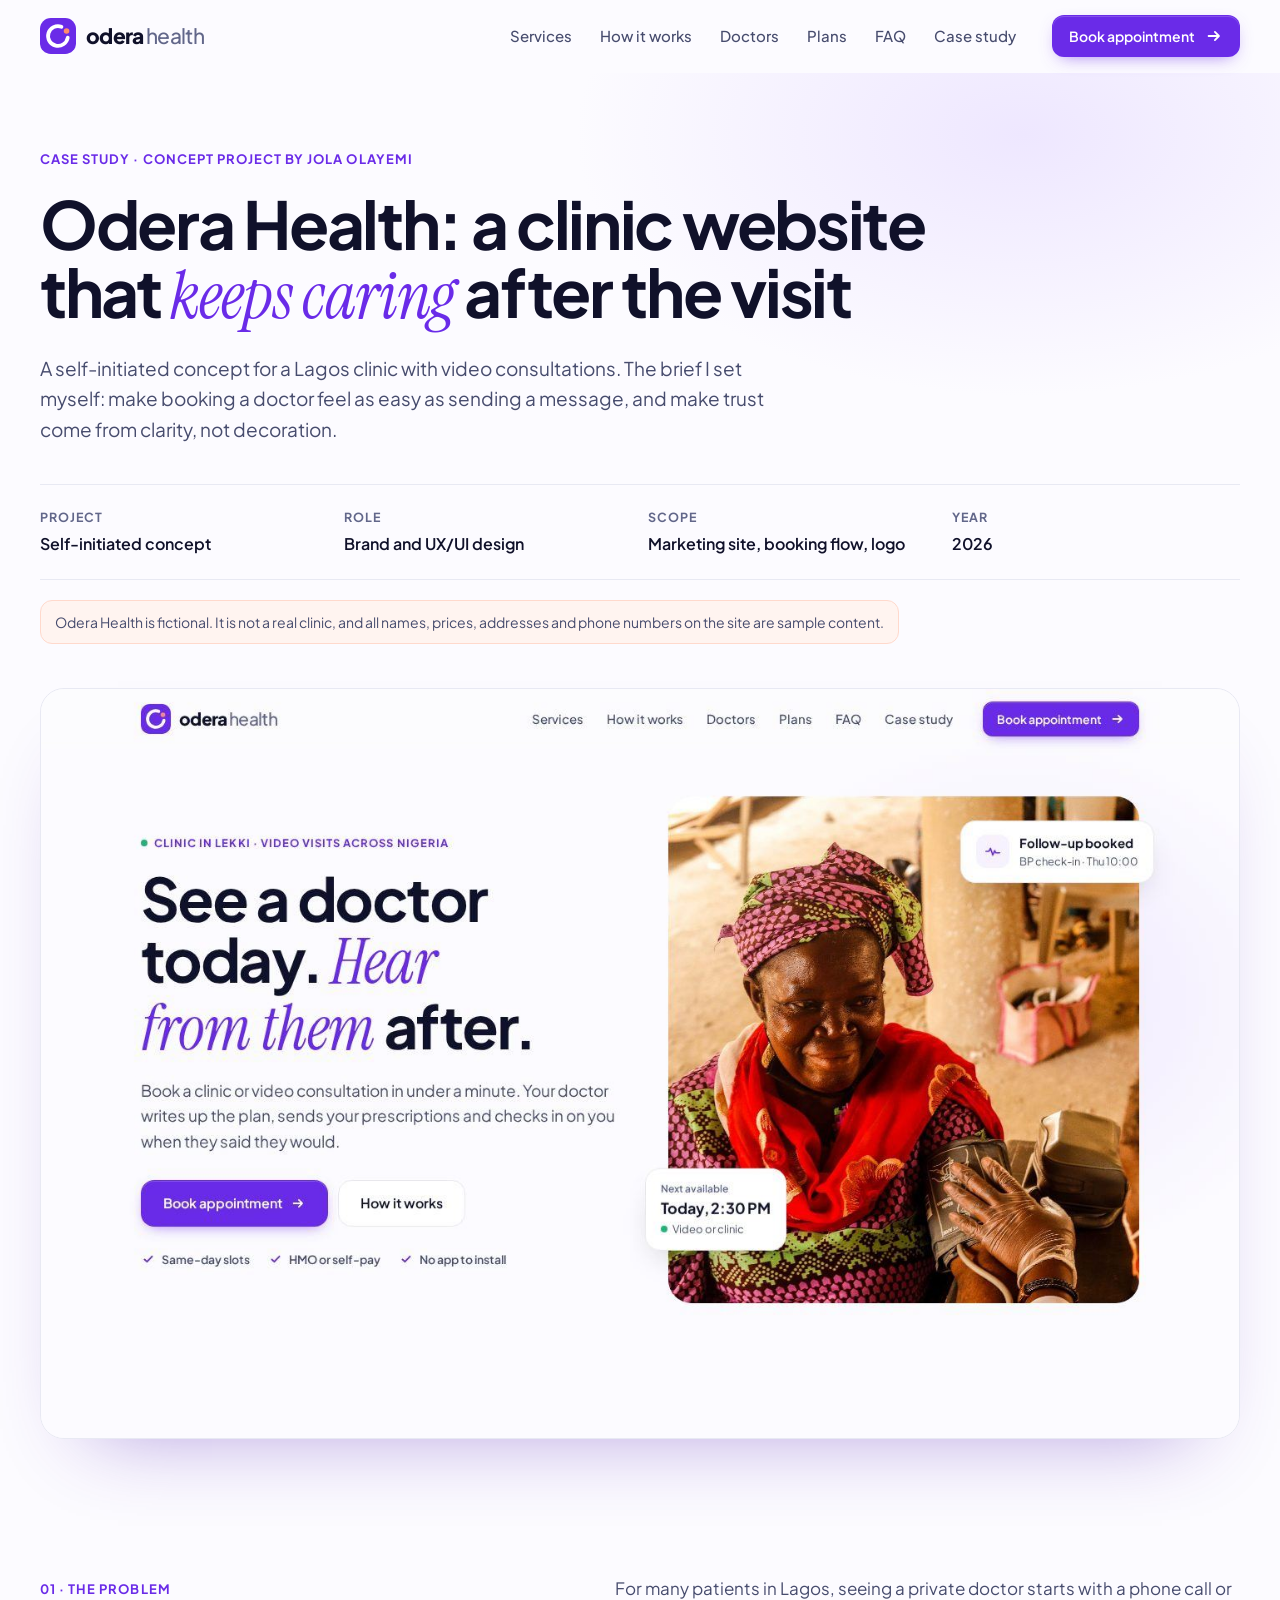
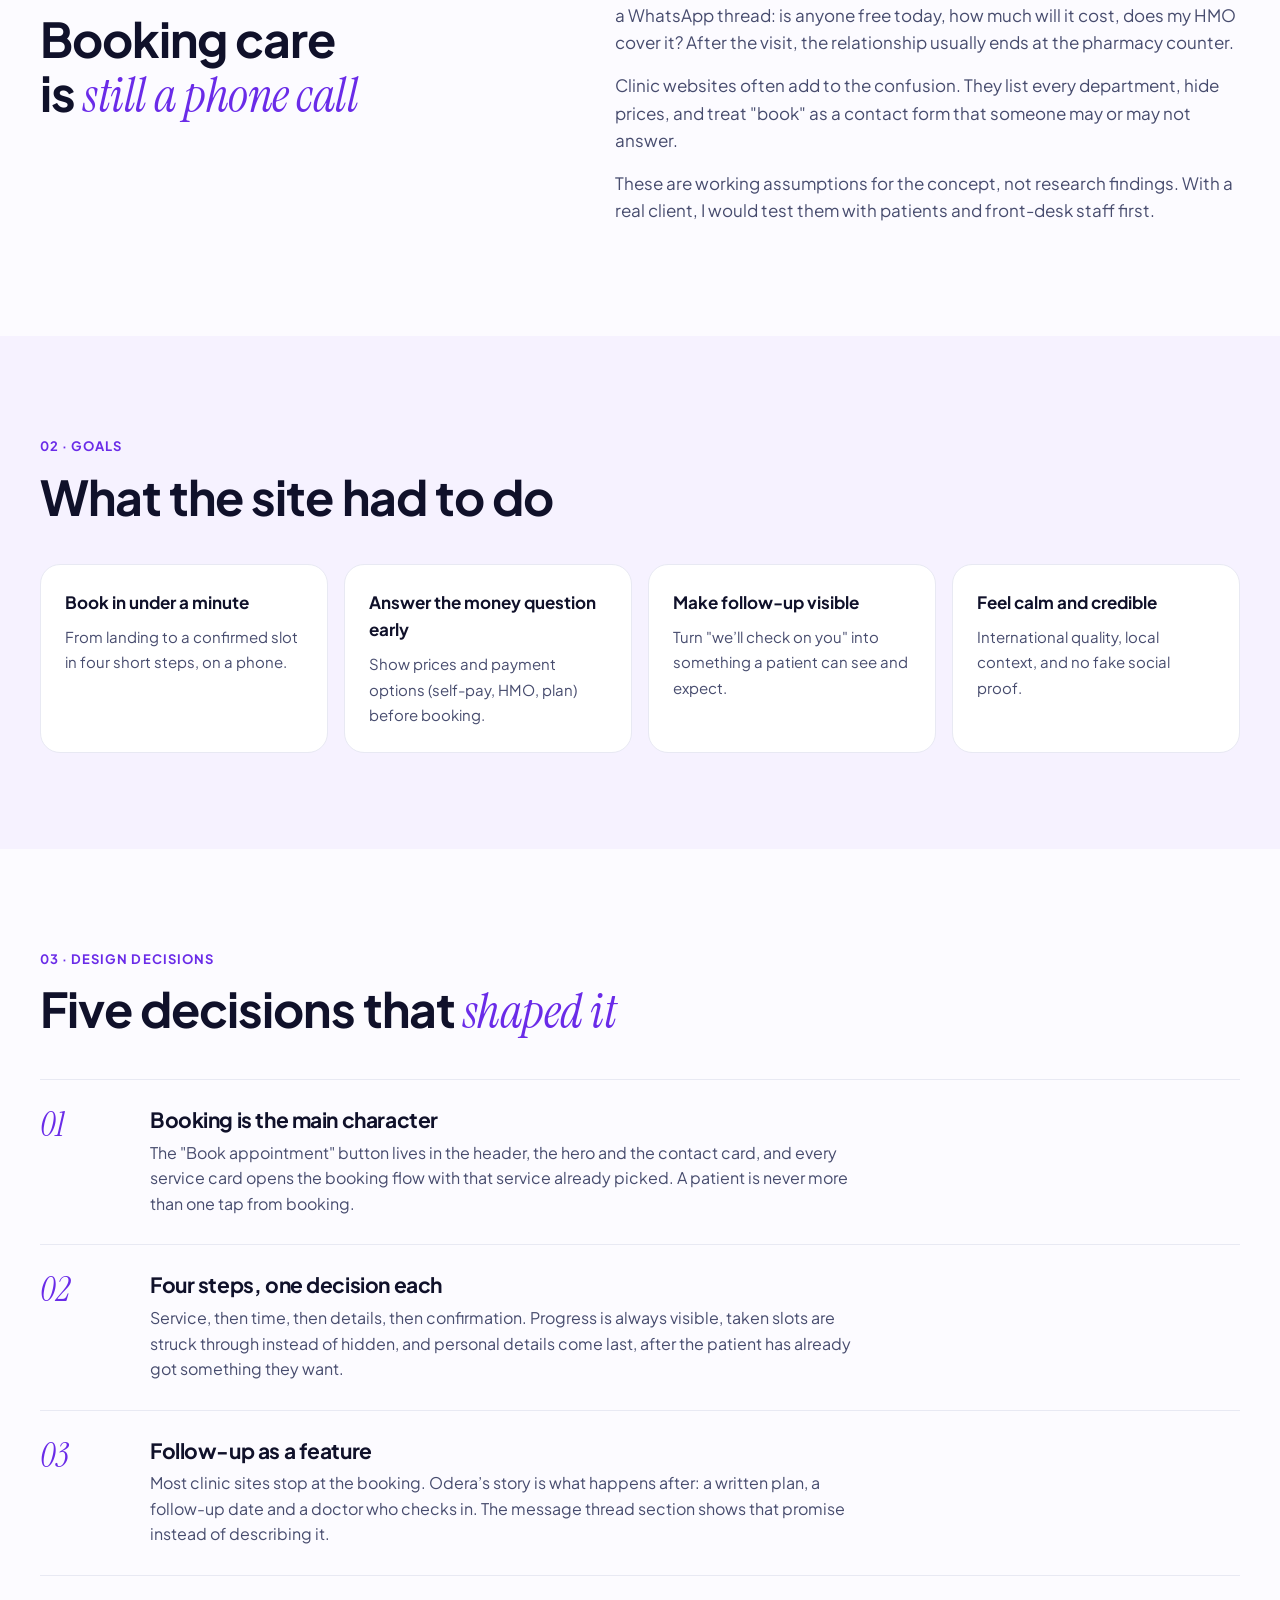
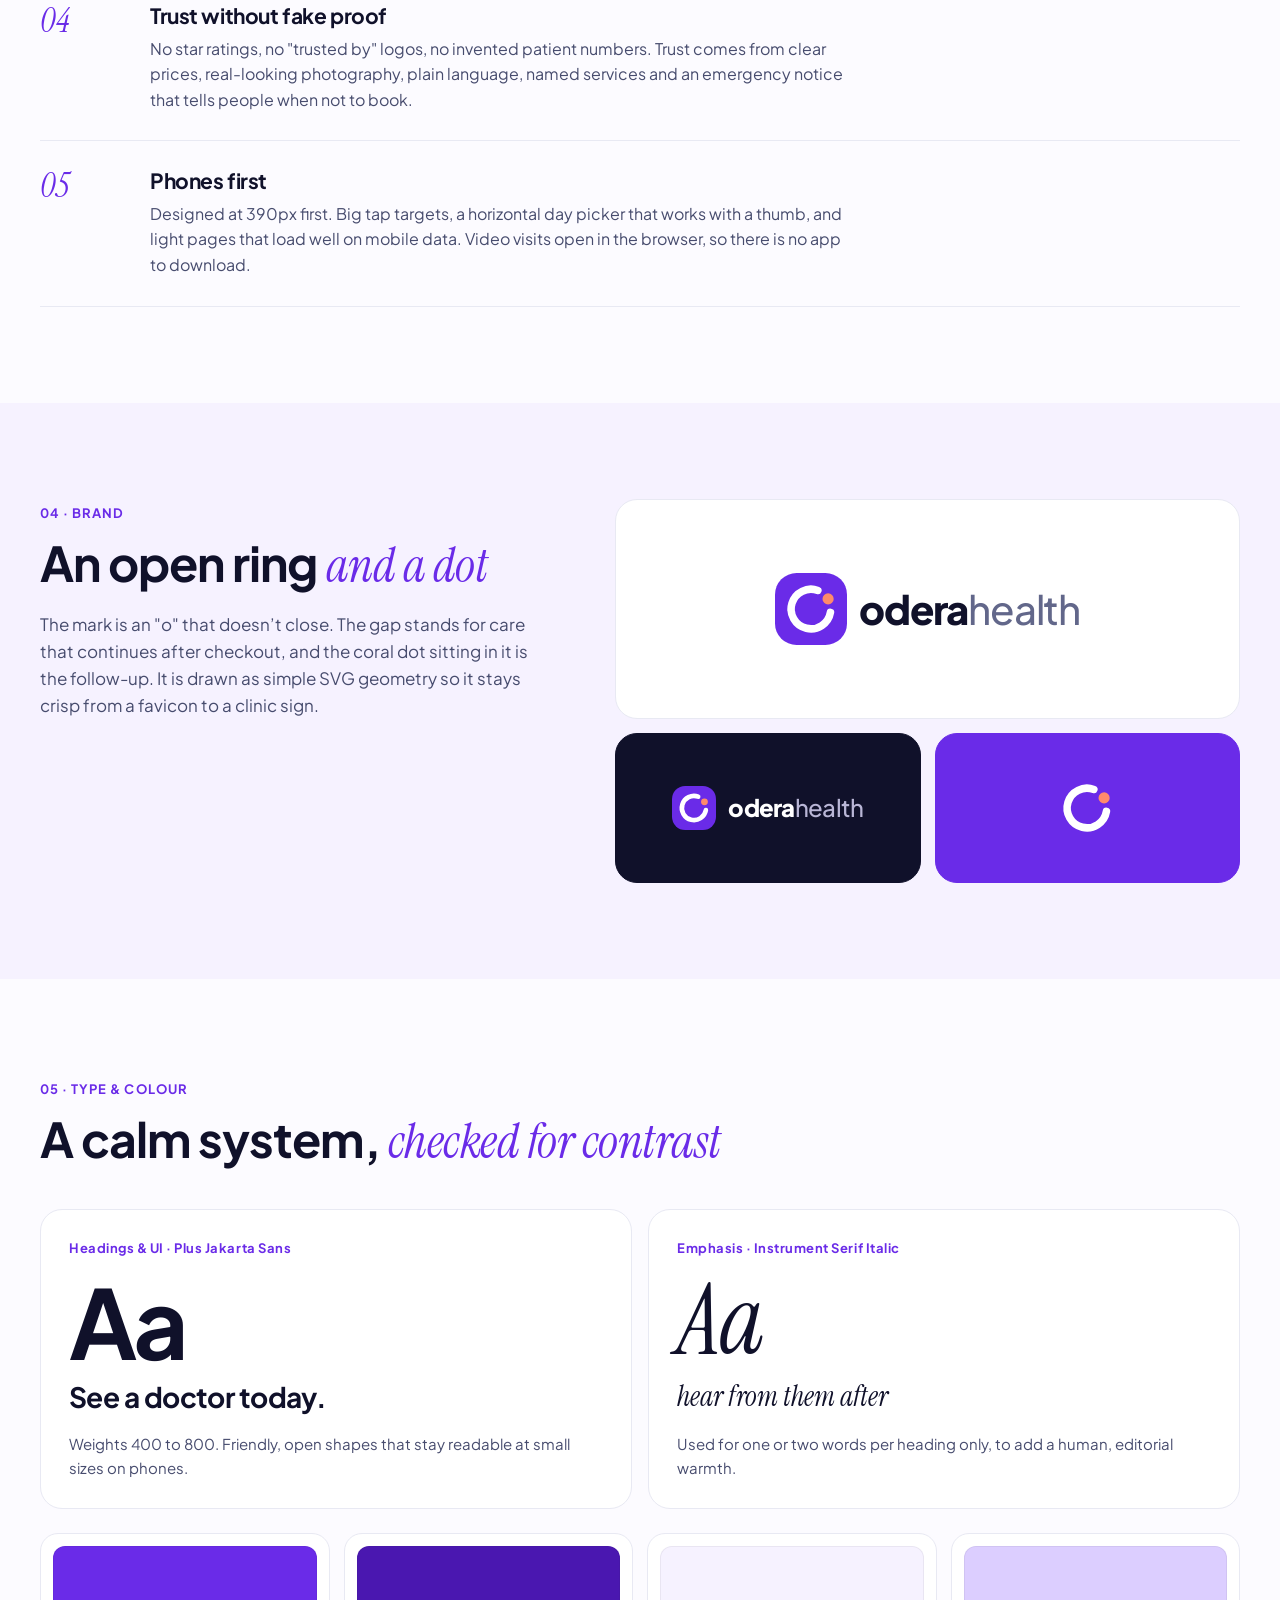
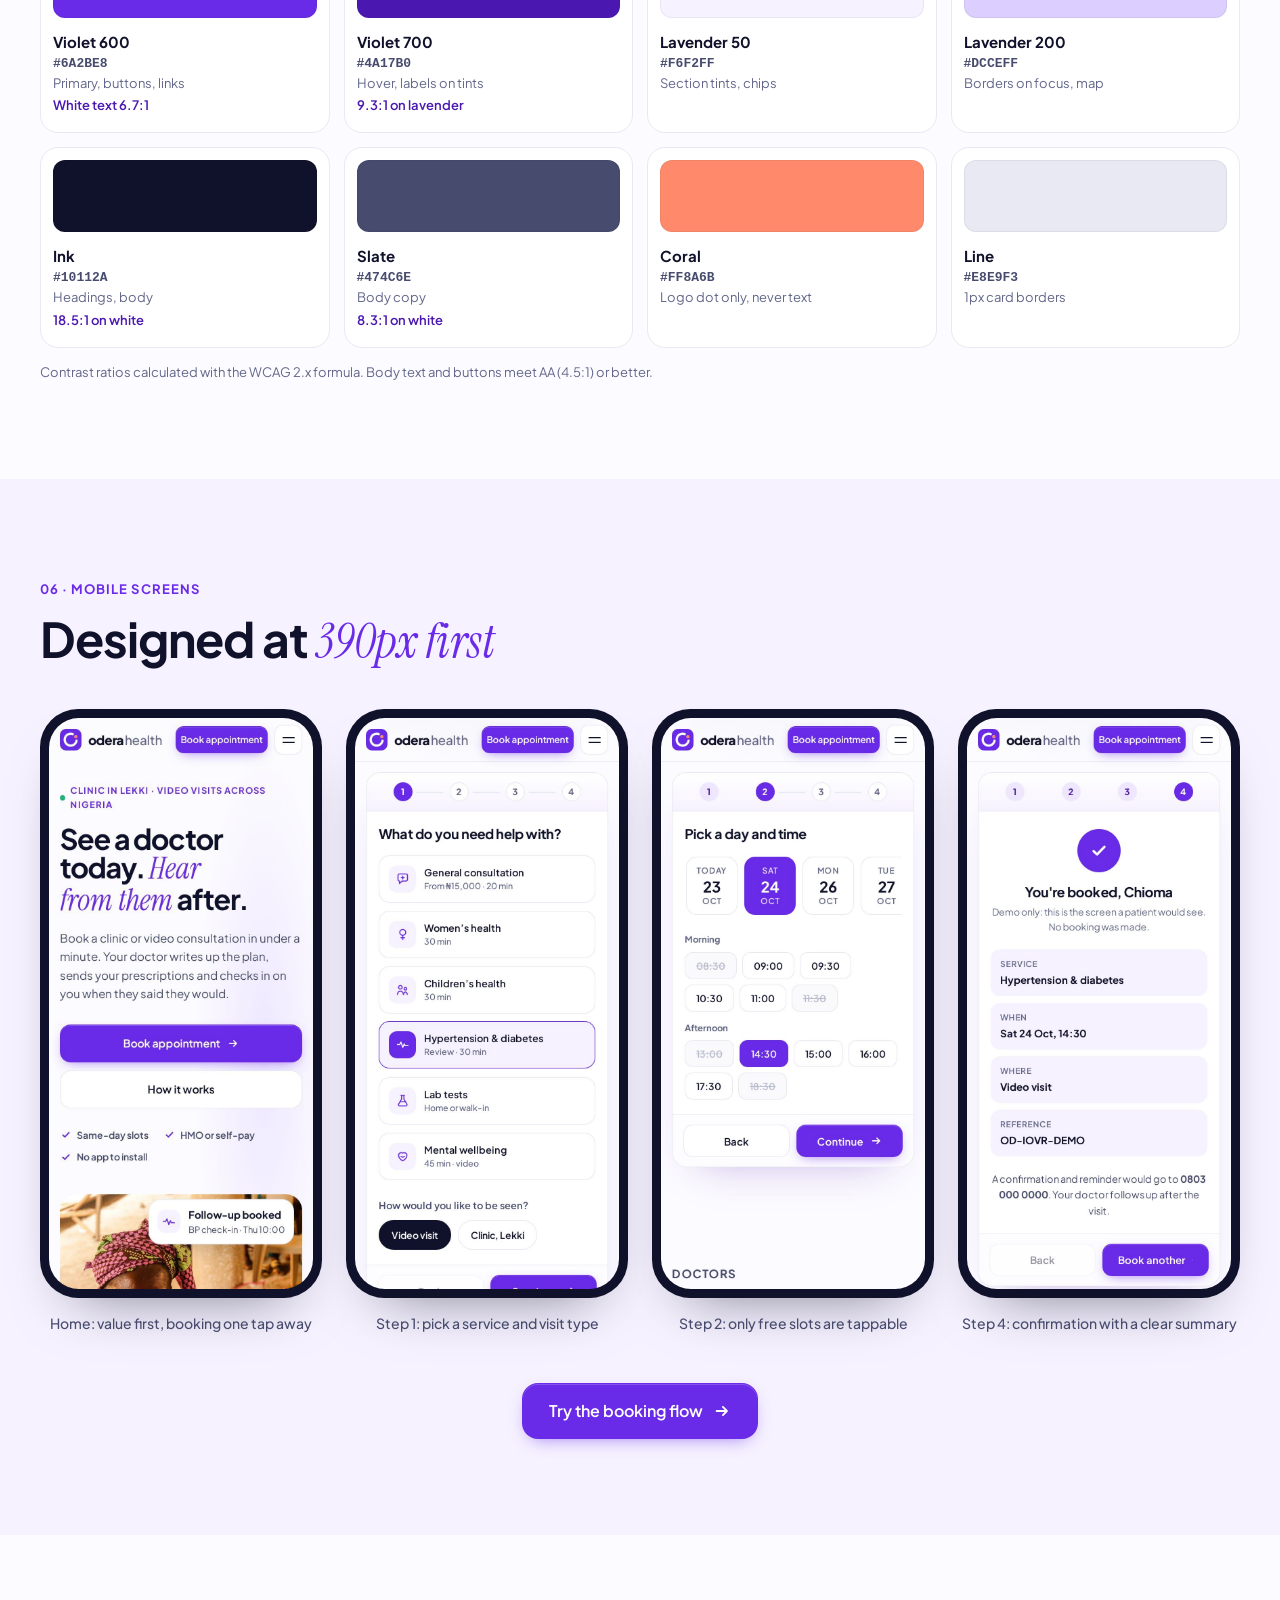
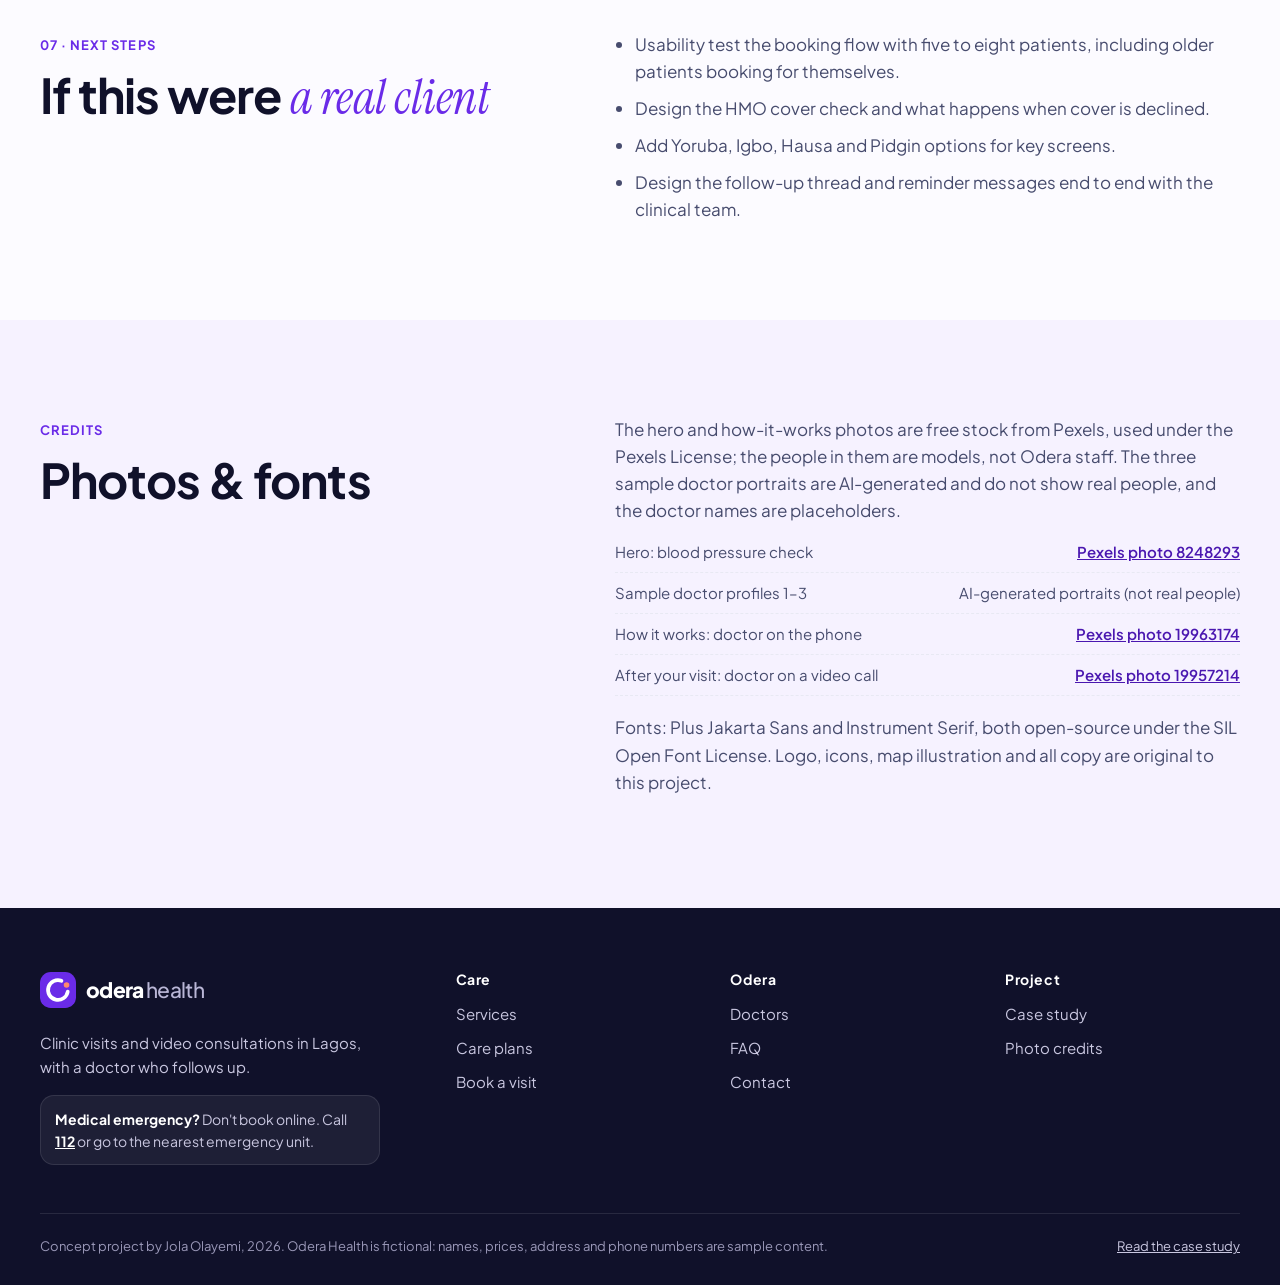
==== commit 8d13b936: "Upgrade home page: service prices, Why Odera, doctor bios, pay-per-visit list, more FAQs, mobile pol" ====
--- a/case-study.html
+++ b/case-study.html
@@ -8,8 +8,8 @@
 <meta name="theme-color" content="#6A2BE8">
 <link rel="icon" href="favicon.svg" type="image/svg+xml">
 <link rel="preload" href="assets/fonts/PlusJakartaSans-normal-400_800.woff2" as="font" type="font/woff2" crossorigin>
-<link rel="stylesheet" href="assets/styles.css?v=5">
-<script src="assets/app.js?v=3"></script>
+<link rel="stylesheet" href="assets/styles.css?v=7">
+<script src="assets/app.js?v=4"></script>
 </head>
 <body class="cs-page">
 <a class="skip" href="#main">Skip to content</a>
--- a/assets/styles.css
+++ b/assets/styles.css
@@ -415,3 +415,139 @@
 }
 
 @media (min-width:1041px){.foot-grid{grid-template-columns:1.6fr 1fr 1fr}}
+
+/* ===== v6 upgrade: prices, why, bios, pay-per-visit, contact, mobile ===== */
+@media (min-width:1041px){.foot-grid{grid-template-columns:1.6fr 1fr 1fr 1fr}}
+.svc-price{display:flex;flex-direction:column;gap:2px;font-weight:800;font-size:16px;color:var(--ink);letter-spacing:-.01em}
+.svc-price small{font-size:12.5px;font-weight:600;color:var(--muted);letter-spacing:0}
+.svc-link{display:inline-flex;align-items:center;gap:6px;min-height:40px;padding:0 14px;border-radius:999px;background:var(--v-050);color:var(--v-700);font-weight:700;font-size:14px;text-decoration:none;transition:background .2s,color .2s}
+.svc-link:hover,.svc-link:focus-visible{background:var(--v);color:#fff}
+.svc-link span{transition:transform .25s var(--ease)}
+.svc-link:hover span{transform:translateX(3px)}
+/* why */
+.why{background:linear-gradient(180deg,#fff,var(--v-050))}
+.why-grid{list-style:none;margin:0;padding:0;display:grid;grid-template-columns:repeat(4,1fr);gap:18px}
+.why-card{background:#fff;border:1px solid var(--line);border-radius:var(--r-lg);padding:26px 24px;display:flex;flex-direction:column;gap:18px;transition:transform .35s var(--ease),box-shadow .35s,border-color .35s}
+.why-card:hover{transform:translateY(-4px);border-color:var(--v-200);box-shadow:0 22px 40px -26px rgba(74,23,176,.35)}
+.why-ic{width:48px;height:48px;border-radius:14px;background:var(--v-100);color:var(--v-700);display:grid;place-items:center}
+.why-ic .ic{width:24px;height:24px}
+.why-card h3{font-size:18px;letter-spacing:-.01em;margin:0 0 6px}
+.why-card p{color:var(--slate);font-size:15px;margin:0}
+/* doctors */
+.bio{color:var(--slate);font-size:14.5px;line-height:1.5;margin-top:10px}
+.doc-body{display:flex;flex-direction:column}
+.doc-link{margin-top:14px;align-self:flex-start;color:var(--v-700);font-weight:700;font-size:14.5px;text-decoration:none;display:inline-flex;gap:6px;align-items:center;min-height:36px}
+.doc-link span{transition:transform .25s var(--ease)}
+.doc-link:hover span{transform:translateX(3px)}
+/* pay per visit */
+.ppv{margin-top:28px;background:#fff;border:1px solid var(--line);border-radius:var(--r-lg);padding:28px 32px;display:grid;grid-template-columns:.8fr 1.6fr;gap:32px;align-items:start}
+.ppv-head h3{font-size:20px;margin:0 0 6px}
+.ppv-head p{color:var(--slate);font-size:15px;margin:0}
+.ppv-list{list-style:none;margin:0;padding:0;display:grid;grid-template-columns:1fr 1fr;gap:0 36px}
+.ppv-list li{display:flex;justify-content:space-between;gap:14px;padding:12px 0;border-bottom:1px dashed var(--line);font-size:15px}
+.ppv-list span{color:var(--slate)}
+.ppv-list b{font-weight:700;white-space:nowrap}
+/* booking extras */
+.check{display:flex;align-items:center;gap:10px;font-size:14.5px;font-weight:600;color:var(--slate);cursor:pointer;grid-column:1/-1}
+.check input{width:20px;height:20px;accent-color:var(--v);flex:none}
+.summary dt small{text-transform:none;letter-spacing:0;font-weight:500}
+/* contact */
+.ct-ctas{display:flex;flex-wrap:wrap;gap:12px;margin-top:26px}
+.contact .ct-ctas .btn-light{margin-top:0}
+.btn-outline-light{background:transparent;color:#fff;border-color:rgba(255,255,255,.45)}
+.btn-outline-light:hover{background:rgba(255,255,255,.1);border-color:#fff}
+/* sticky mobile book bar */
+.mbar{display:none}
+@media (max-width:1040px){
+  .why-grid{grid-template-columns:repeat(2,1fr)}
+  .ppv{grid-template-columns:1fr;gap:16px}
+}
+@media (max-width:640px){
+  html{scroll-padding-top:76px}
+  body{-webkit-text-size-adjust:100%}
+  .nav-cta{display:none}
+  .menu-btn{margin-left:auto;border-radius:12px}
+  .nav-links.open{padding:8px 16px 18px}
+  .nav-links.open a{display:block;padding:14px 8px;font-size:17px;border-bottom:1px solid var(--line)}
+  .nav-links.open li:last-child a{border-bottom:0}
+  /* hero: compact, everything key above the fold */
+  .hero{padding:22px 0 48px}
+  .hero .eyebrow{font-size:11.5px;letter-spacing:.07em;gap:7px}
+  .hero h1{font-size:clamp(34px,10vw,40px);line-height:1.06;letter-spacing:-.03em;margin:12px 0 14px}
+  .hero .lede{font-size:16px;line-height:1.55}
+  .hero-ctas{margin-top:22px;gap:10px;flex-wrap:nowrap}
+  .hero-ctas .btn{flex:1 1 0;--bh:52px;padding:0 12px;font-size:15px;border-radius:999px}
+  .hero-ctas .btn .arr{display:none}
+  .hero-points{flex-direction:column;gap:9px;margin-top:20px;font-size:14.5px;color:var(--ink)}
+  .hero-points svg{width:20px;height:20px;padding:3px;border-radius:50%;background:var(--v-100)}
+  .hero-grid{gap:28px}
+  .hero-photo{aspect-ratio:4/3.3;border-radius:22px}
+  .fc-follow{display:none}
+  .fc-slot{left:12px;bottom:12px;padding:10px 14px;border-radius:14px}
+  .fc-label{font-size:11px}
+  .fc-title{font-size:15px}
+  /* type + rhythm */
+  h2{font-size:clamp(30px,8.6vw,36px);line-height:1.1}
+  .section{padding:60px 0}
+  .sec-head{margin-bottom:26px}
+  .sec-head p{font-size:16px}
+  .svc-grid{gap:14px}
+  .svc{padding:22px 20px}
+  .svc h3{font-size:18px}
+  .svc-foot{margin-top:18px;padding-top:14px}
+  .why-grid{grid-template-columns:1fr;gap:12px}
+  .why-card{flex-direction:row;padding:18px;gap:14px}
+  .why-ic{width:42px;height:42px;border-radius:12px;flex:none}
+  .why-card h3{font-size:16.5px}
+  .why-card p{font-size:14.5px}
+  .how-media{aspect-ratio:4/3.2;border-radius:22px}
+  /* doctors: swipeable row with a peek */
+  .team-grid{display:flex;overflow-x:auto;scroll-snap-type:x mandatory;gap:14px;margin-inline:-16px;padding:4px 16px 14px;scrollbar-width:none;-webkit-overflow-scrolling:touch}
+  .team-grid::-webkit-scrollbar{display:none}
+  .team-grid .doc{flex:0 0 78%;scroll-snap-align:start;scroll-margin-left:16px}
+  .doc-body{padding:16px 18px 18px}
+  .doc-body h3{font-size:17.5px}
+  .bio{font-size:14px}
+  /* booking: compact options, Continue always in reach */
+  .opt-grid{grid-template-columns:1fr 1fr;gap:8px}
+  .opt{flex-direction:column;align-items:flex-start;gap:8px;padding:12px;font-size:13.5px;border-radius:14px}
+  .opt .svc-ic{width:34px;height:34px;border-radius:10px}
+  .opt small{font-size:12px}
+  .mode{margin-top:18px}
+  .mode .seg{flex:1 1 0}
+  .mode .seg span{display:block;text-align:center}
+  .bk-progress li.on b{display:none}
+  .bk-body{padding:18px 14px}
+  .bk-title{font-size:19px;margin-bottom:14px}
+  .bk-nav{position:sticky;bottom:0;z-index:5;background:rgba(253,252,255,.96);backdrop-filter:blur(8px);-webkit-backdrop-filter:blur(8px);border-radius:0 0 22px 22px}
+  .slots{display:grid;grid-template-columns:repeat(3,1fr)}
+  .slot{width:100%}
+  /* plans */
+  .plan-grid{gap:14px}
+  .plan{padding:24px 22px}
+  .ppv{padding:22px 20px;margin-top:18px}
+  .ppv-list{grid-template-columns:1fr}
+  /* faq */
+  .faq-grid{gap:24px}
+  .faq-item summary{min-height:56px}
+  /* contact */
+  .ct-copy{padding:30px 22px}
+  .ct-ctas .btn{flex:1 1 100%}
+  .ct-list dd{font-size:15.5px}
+  .ct-map{min-height:200px}
+  /* footer */
+  .site-footer{padding-bottom:96px}
+  .foot-grid{grid-template-columns:repeat(3,1fr);gap:28px 16px}
+  /* sticky mobile book bar */
+  .mbar{display:flex;align-items:center;justify-content:space-between;gap:12px;position:fixed;left:12px;right:12px;bottom:max(12px,env(safe-area-inset-bottom));z-index:40;padding:8px 8px 8px 16px;background:rgba(255,255,255,.96);backdrop-filter:blur(10px);-webkit-backdrop-filter:blur(10px);border:1px solid var(--line);border-radius:18px;box-shadow:0 18px 40px -16px rgba(16,17,42,.35);transform:translateY(140%);opacity:0;visibility:hidden;transition:transform .45s var(--ease),opacity .3s,visibility 0s .45s}
+  .mbar.show{transform:none;opacity:1;visibility:visible;transition:transform .45s var(--ease),opacity .3s}
+  .mbar-info{display:flex;align-items:center;gap:8px;font-size:13px;color:var(--slate);line-height:1.25}
+  .mbar-info b{display:block;color:var(--ink);font-size:12px;text-transform:uppercase;letter-spacing:.06em}
+  .mbar .btn{--bh:46px;padding:0 18px;border-radius:14px;flex:none}
+}
+@media (max-width:370px){
+  .hero h1{font-size:32px}
+  .hero-ctas .btn{font-size:14px;padding:0 8px}
+  .opt{font-size:13px}
+}
+@media (prefers-reduced-motion:reduce){.mbar{transition:none}}
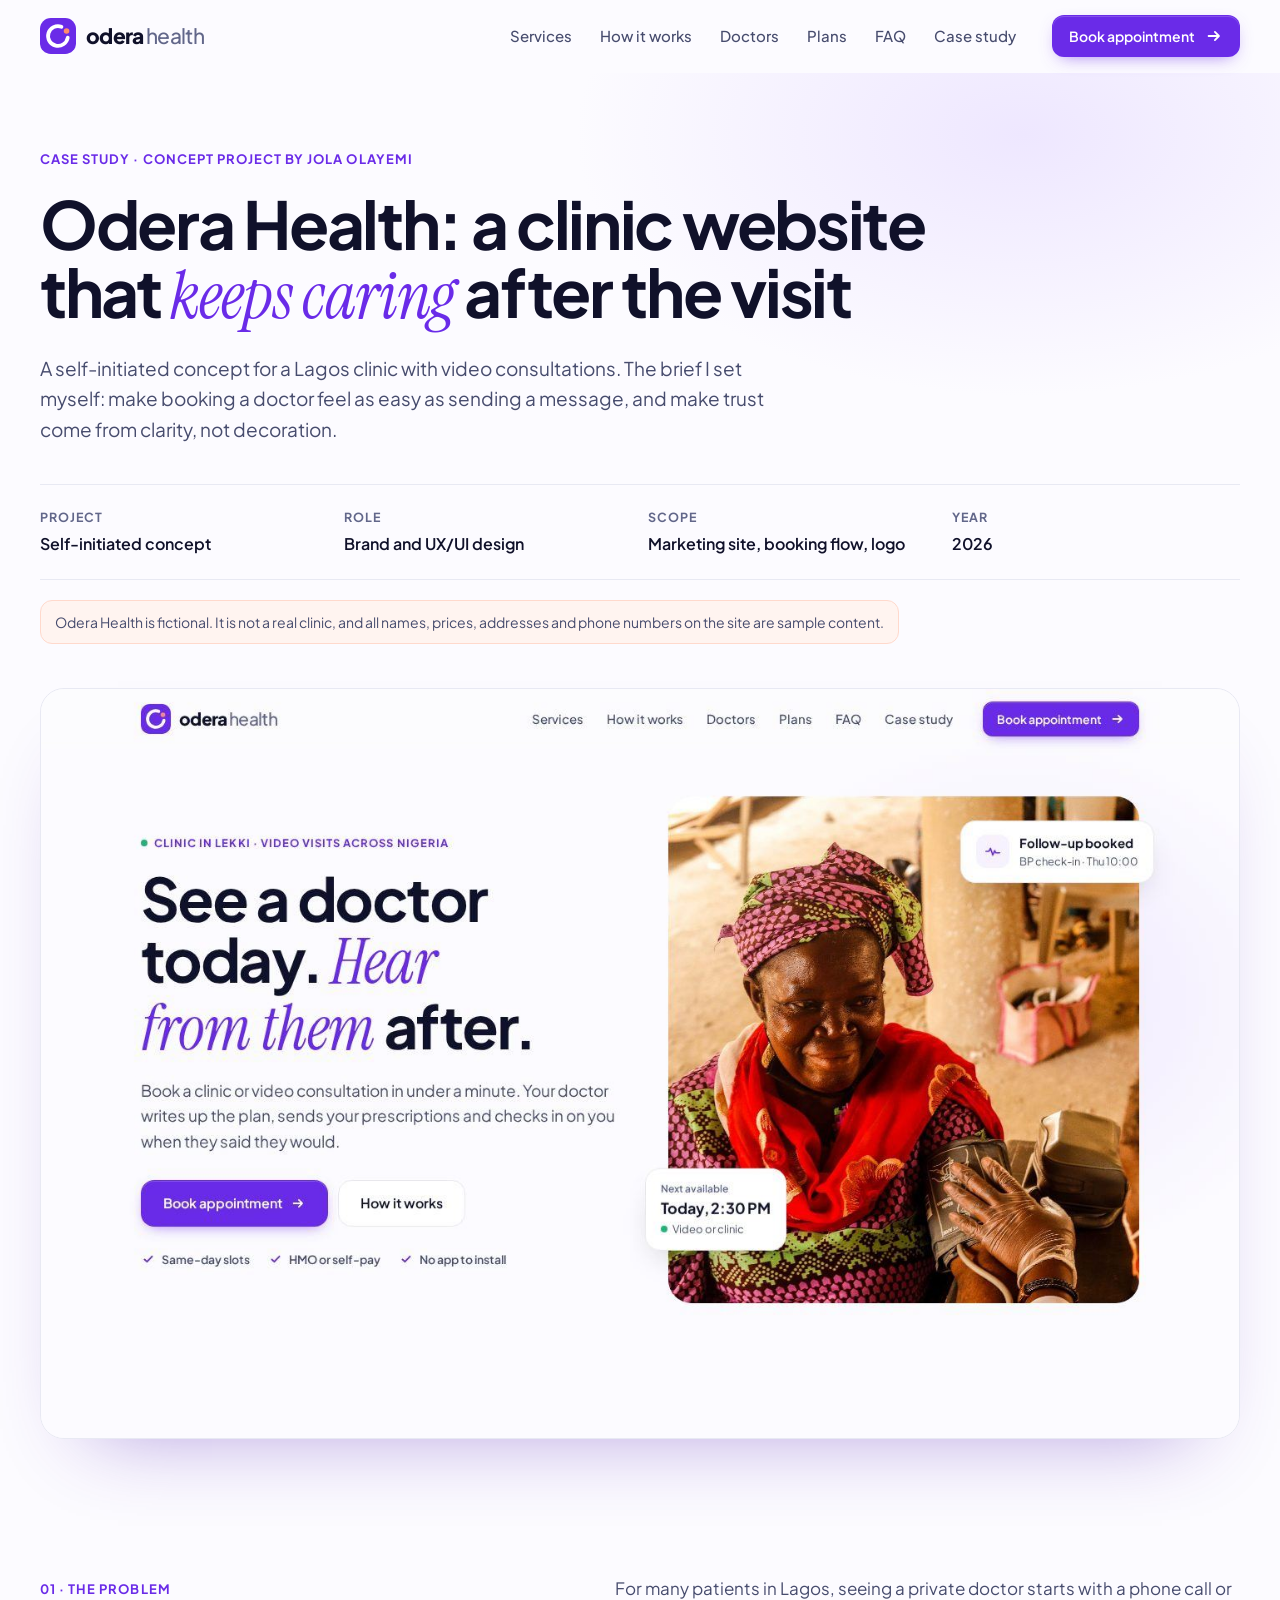
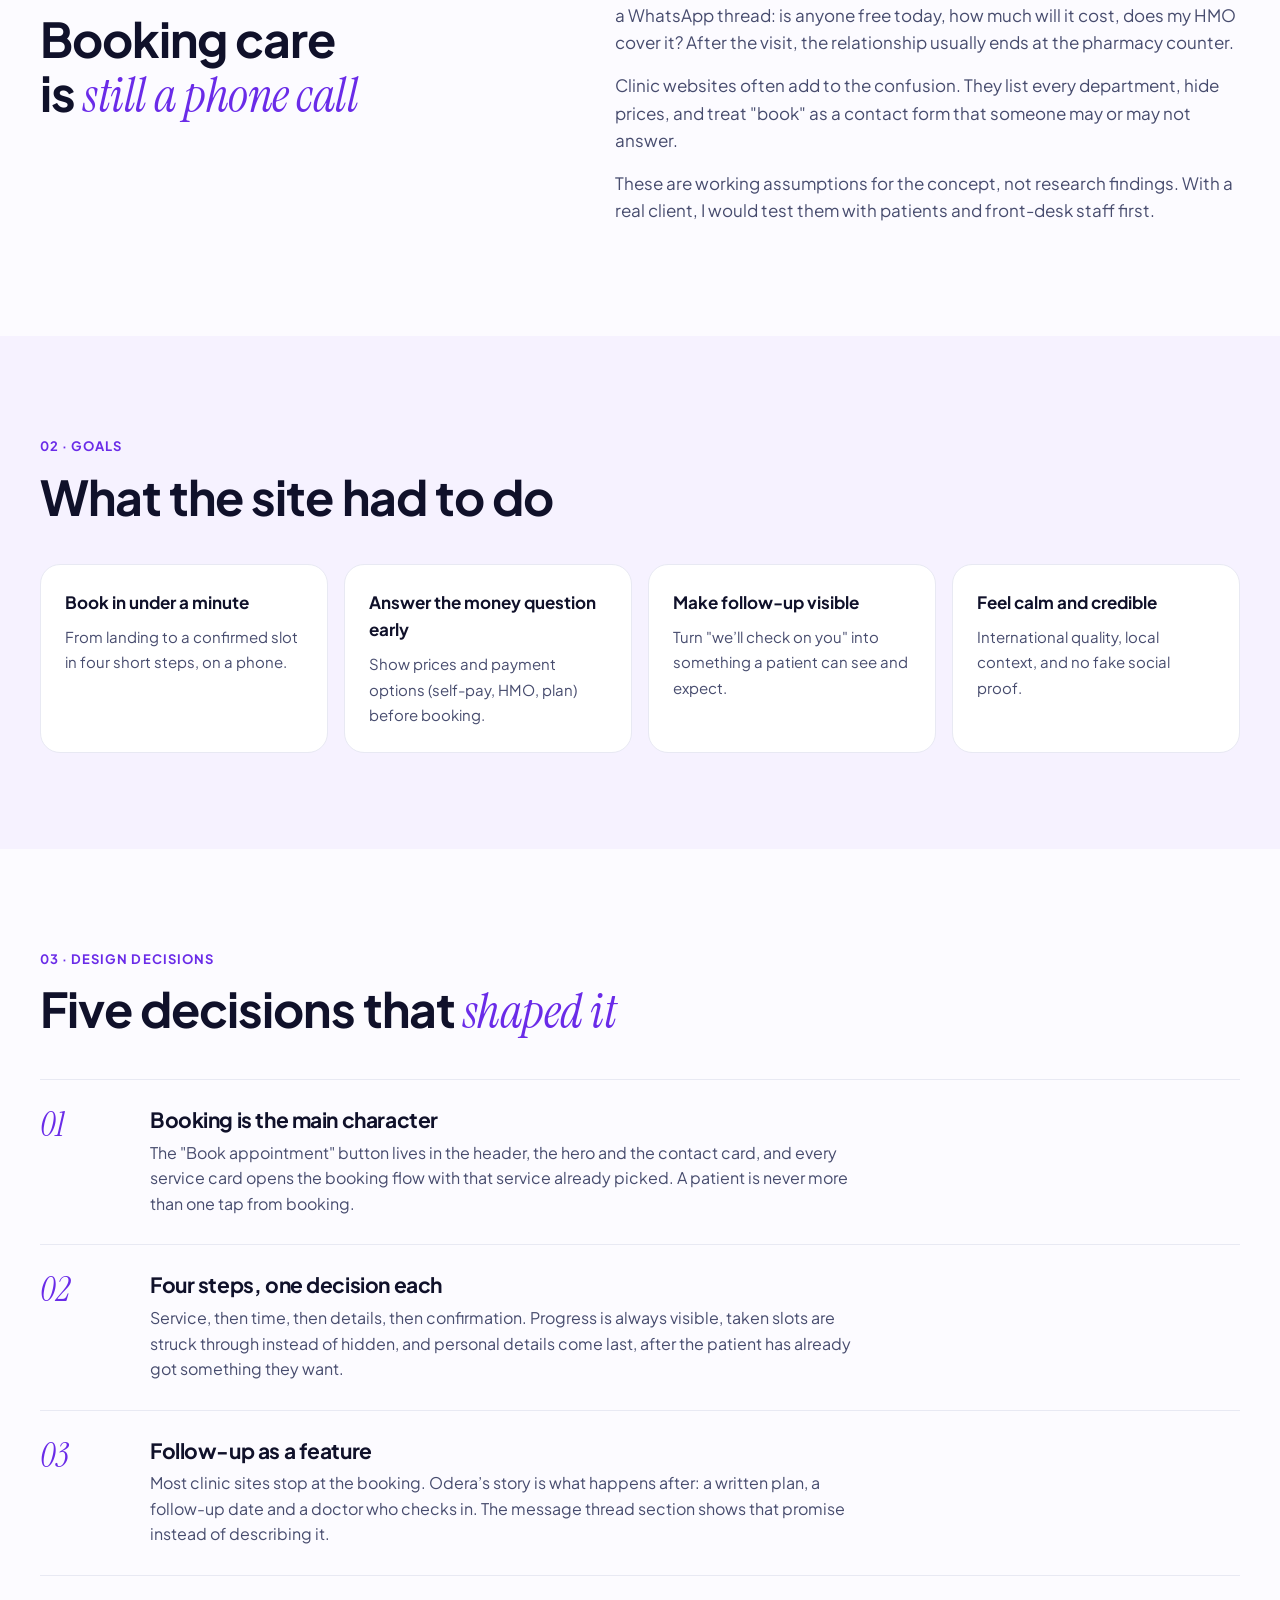
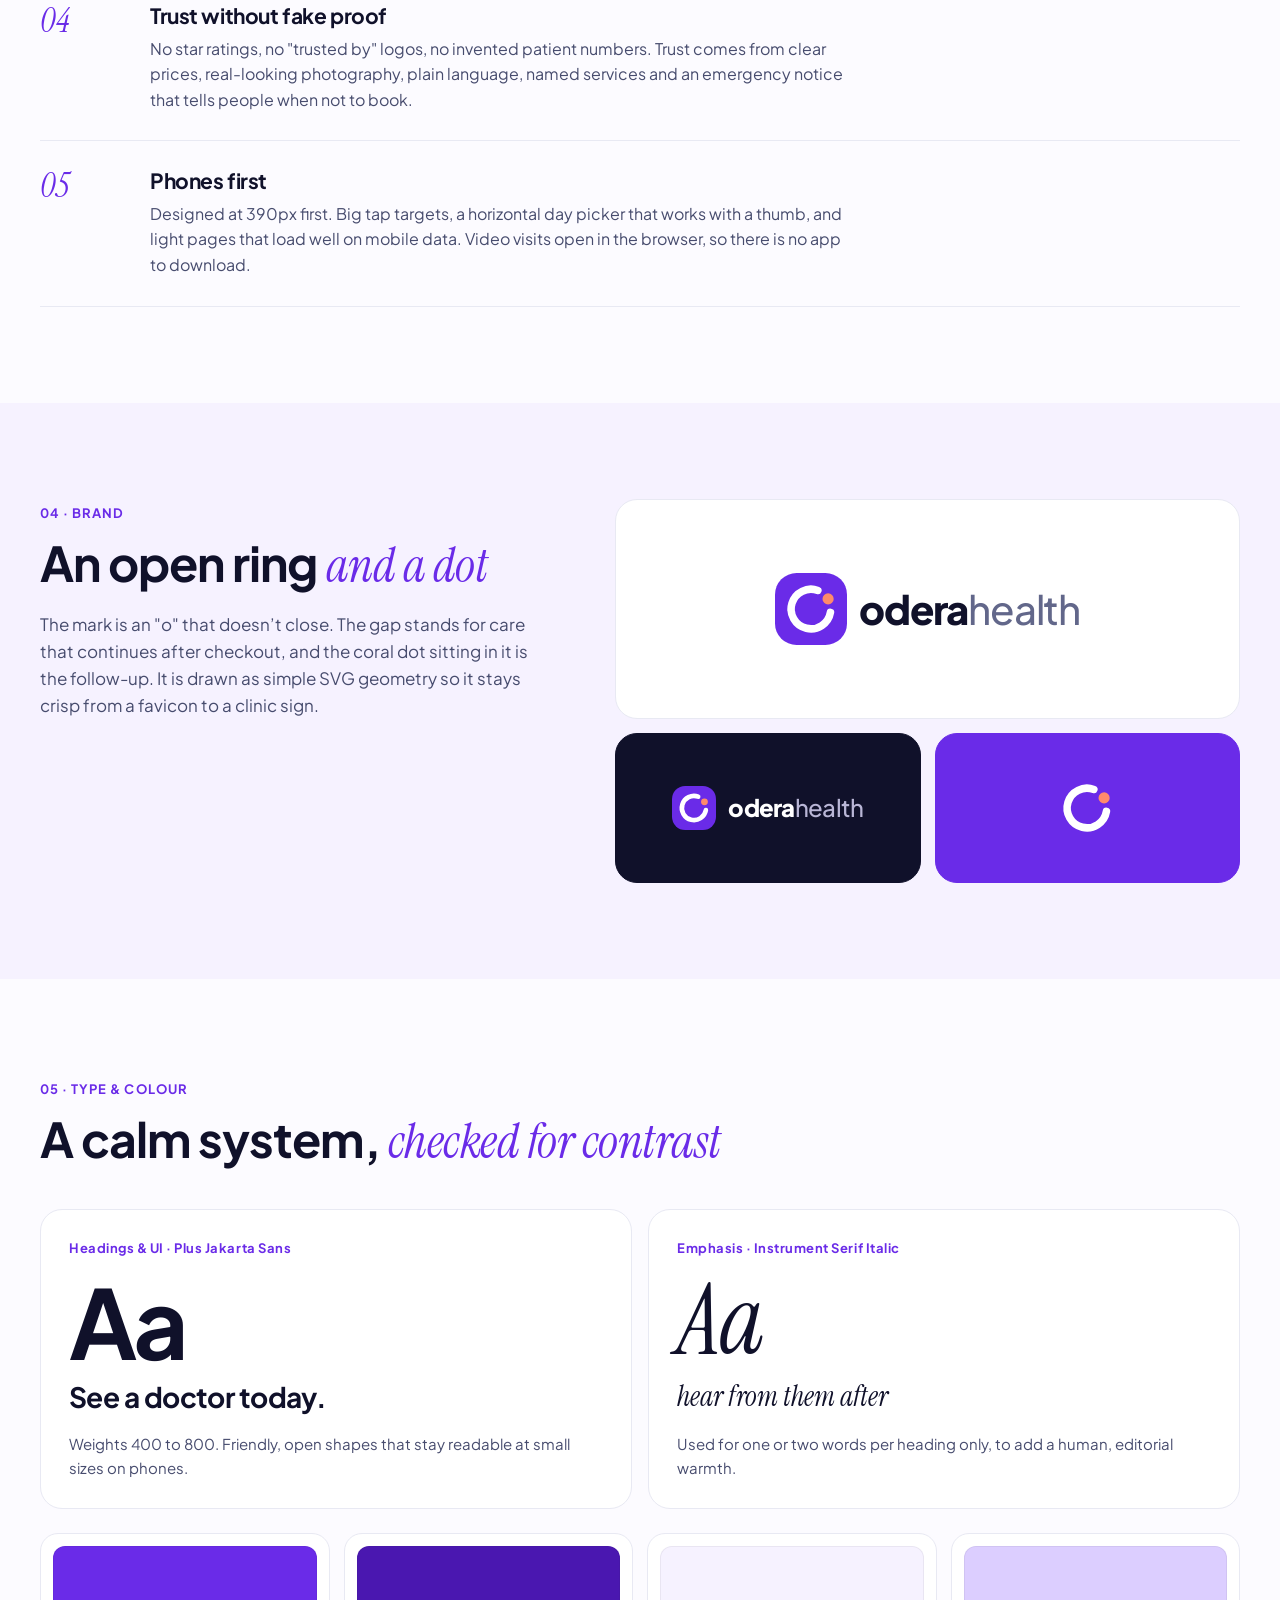
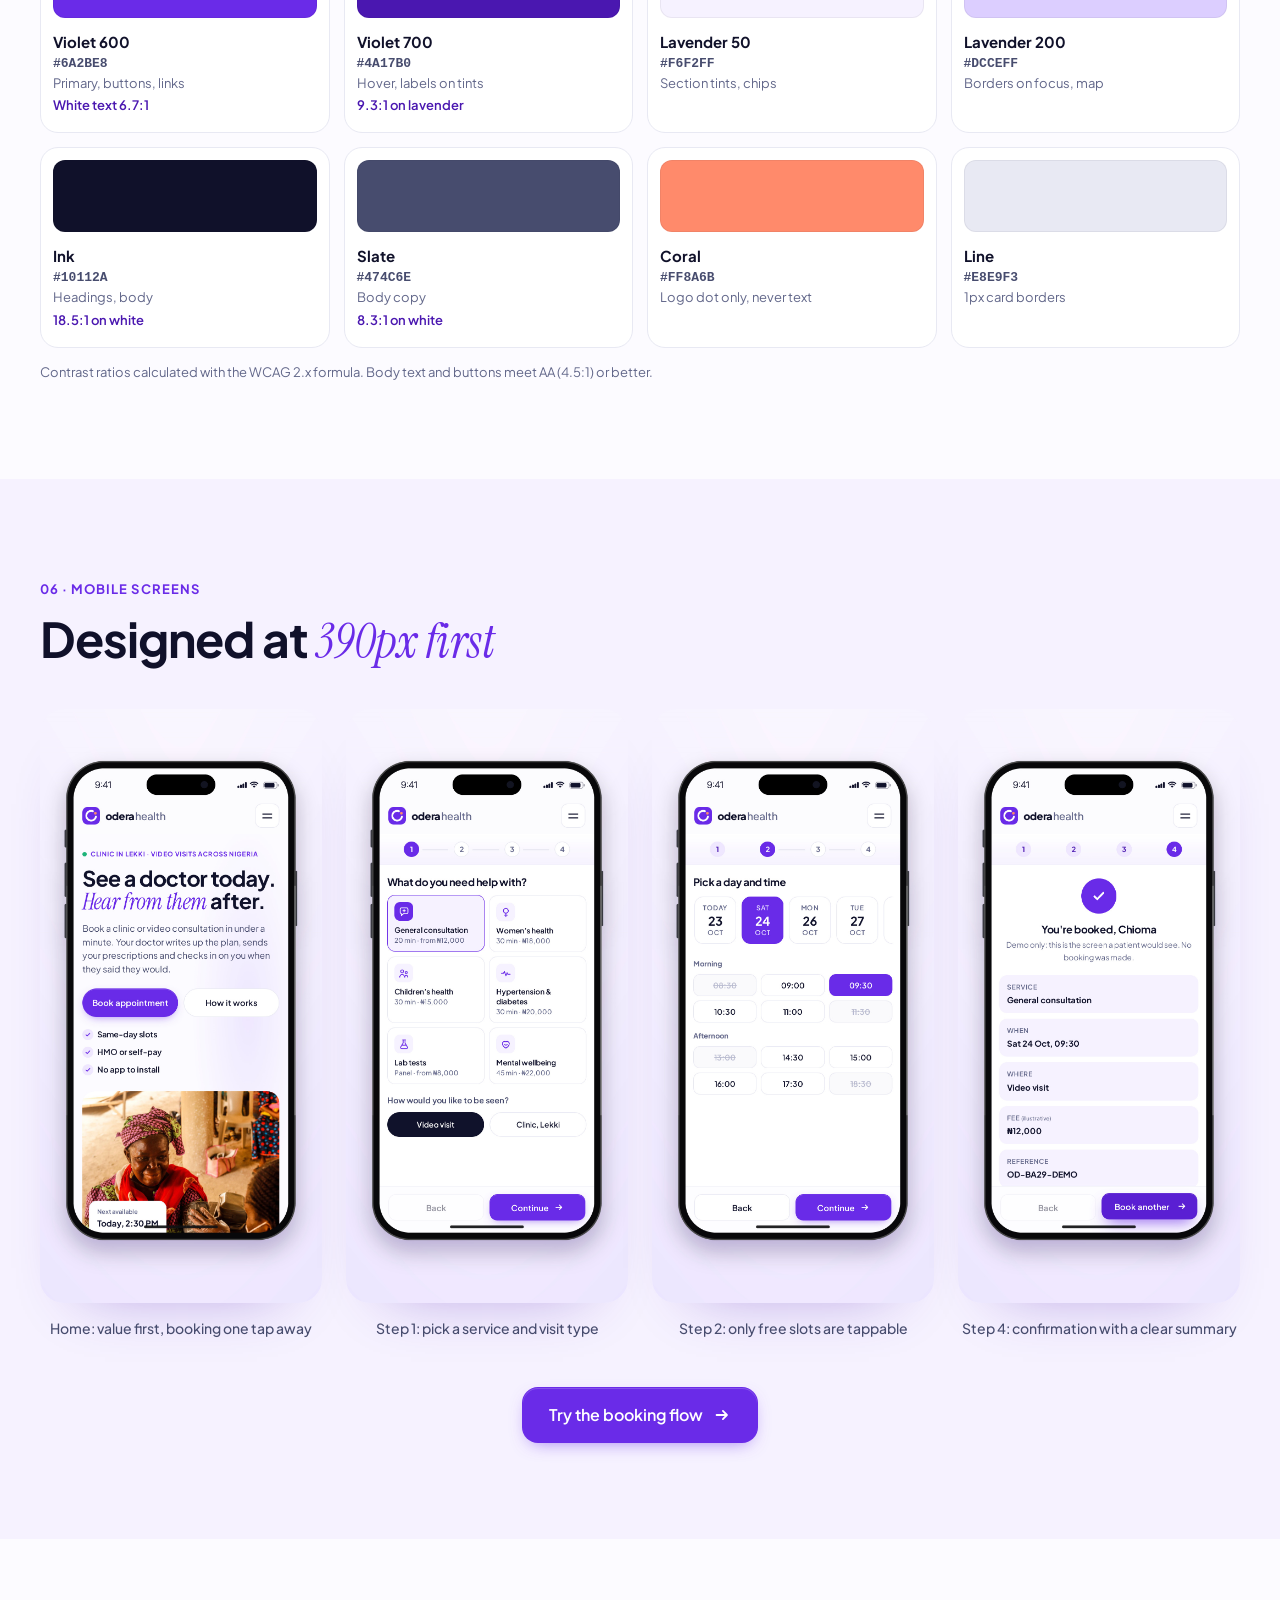
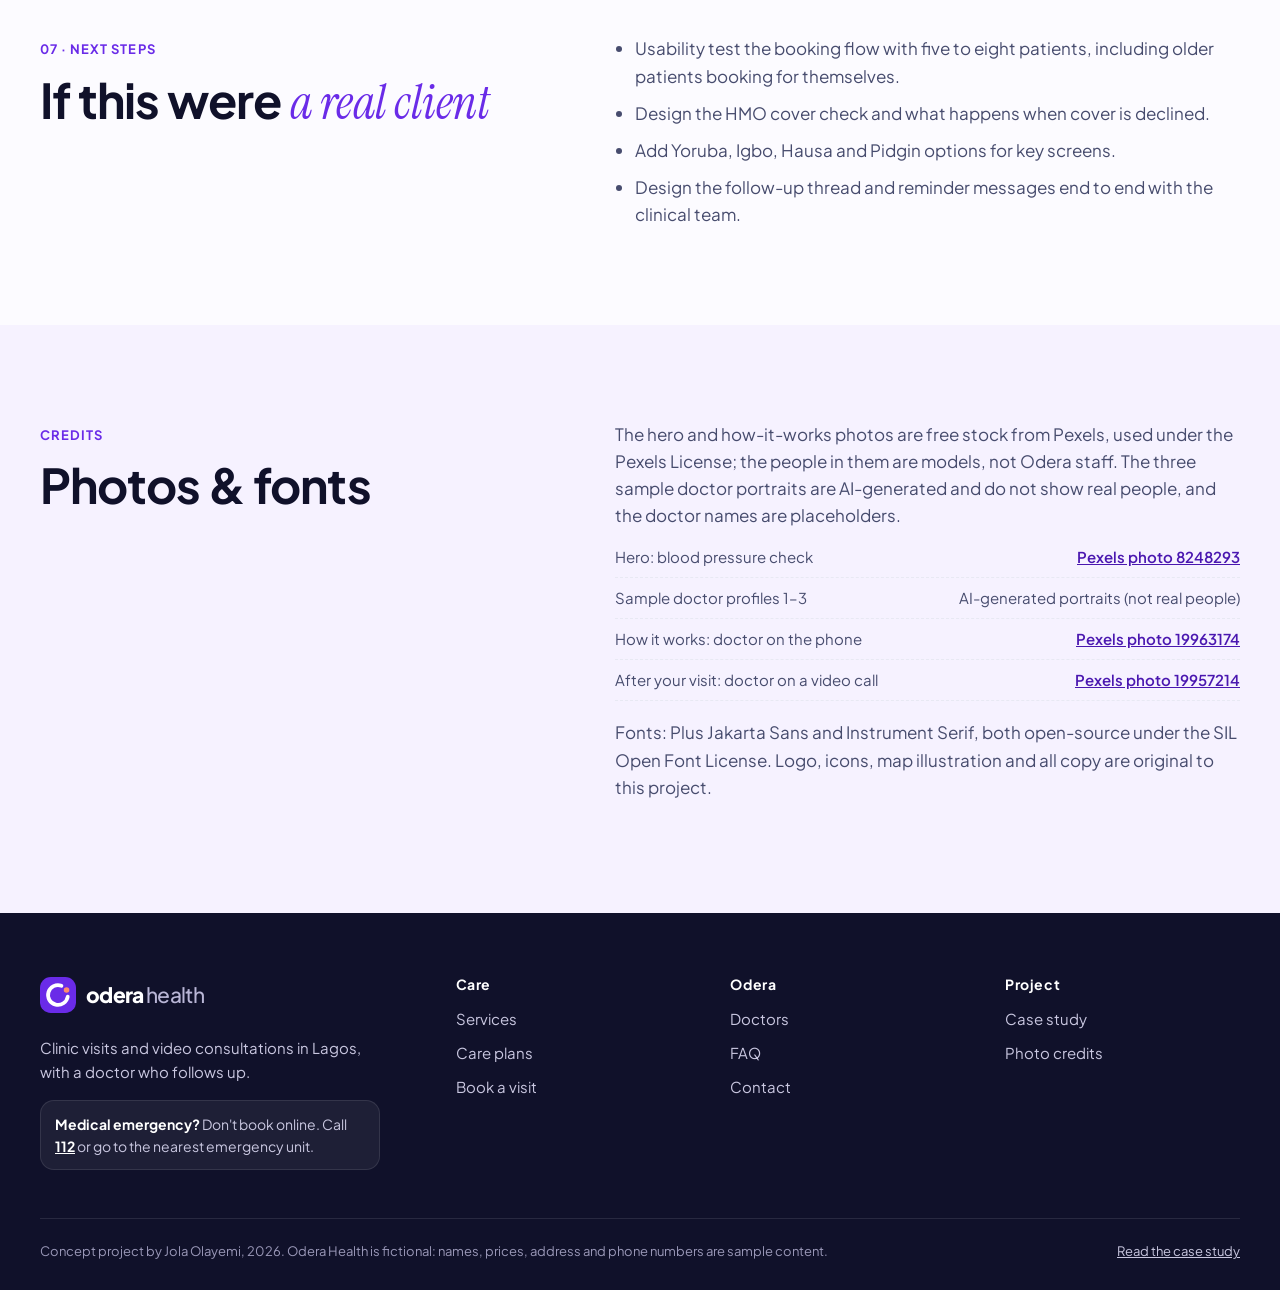
==== commit 6377c539: "Rebuild case study phone mockups from the current mobile site; fix selected time slot colour on hove" ====
--- a/case-study.html
+++ b/case-study.html
@@ -8,7 +8,7 @@
 <meta name="theme-color" content="#6A2BE8">
 <link rel="icon" href="favicon.svg" type="image/svg+xml">
 <link rel="preload" href="assets/fonts/PlusJakartaSans-normal-400_800.woff2" as="font" type="font/woff2" crossorigin>
-<link rel="stylesheet" href="assets/styles.css?v=7">
+<link rel="stylesheet" href="assets/styles.css?v=8">
 <script src="assets/app.js?v=4"></script>
 </head>
 <body class="cs-page">
@@ -115,10 +115,10 @@
 <section class="section cs-sec tint">
   <div class="wrap">
     <p class="eyebrow">06 · Mobile screens</p><h2 class="cs-h">Designed at <em>390px first</em></h2>
-    <div class="phones"><figure class="phone reveal" style="--d:0ms"><div class="phone-frame"><img src="assets/img/cs/m1_home.jpg" alt="Mobile screen: Home: value first, booking one tap away" loading="lazy" width="780" height="1688"></div><figcaption>Home: value first, booking one tap away</figcaption></figure>
-<figure class="phone reveal" style="--d:80ms"><div class="phone-frame"><img src="assets/img/cs/m2_service.jpg" alt="Mobile screen: Step 1: pick a service and visit type" loading="lazy" width="780" height="1688"></div><figcaption>Step 1: pick a service and visit type</figcaption></figure>
-<figure class="phone reveal" style="--d:160ms"><div class="phone-frame"><img src="assets/img/cs/m3_time.jpg" alt="Mobile screen: Step 2: only free slots are tappable" loading="lazy" width="780" height="1688"></div><figcaption>Step 2: only free slots are tappable</figcaption></figure>
-<figure class="phone reveal" style="--d:240ms"><div class="phone-frame"><img src="assets/img/cs/m5_done.jpg" alt="Mobile screen: Step 4: confirmation with a clear summary" loading="lazy" width="780" height="1688"></div><figcaption>Step 4: confirmation with a clear summary</figcaption></figure></div>
+    <div class="phones"><figure class="phone reveal" style="--d:0ms"><div class="phone-frame"><img src="assets/img/cs/m1_home.jpg?v=2" alt="Mobile screen: Home: value first, booking one tap away" loading="lazy" width="1025" height="2160"></div><figcaption>Home: value first, booking one tap away</figcaption></figure>
+<figure class="phone reveal" style="--d:80ms"><div class="phone-frame"><img src="assets/img/cs/m2_service.jpg?v=2" alt="Mobile screen: Step 1: pick a service and visit type" loading="lazy" width="1025" height="2160"></div><figcaption>Step 1: pick a service and visit type</figcaption></figure>
+<figure class="phone reveal" style="--d:160ms"><div class="phone-frame"><img src="assets/img/cs/m3_time.jpg?v=2" alt="Mobile screen: Step 2: only free slots are tappable" loading="lazy" width="1025" height="2160"></div><figcaption>Step 2: only free slots are tappable</figcaption></figure>
+<figure class="phone reveal" style="--d:240ms"><div class="phone-frame"><img src="assets/img/cs/m5_done.jpg?v=2" alt="Mobile screen: Step 4: confirmation with a clear summary" loading="lazy" width="1025" height="2160"></div><figcaption>Step 4: confirmation with a clear summary</figcaption></figure></div>
     <p class="center-cta"><a class="btn btn-primary btn-lg" href="index.html#book"><span>Try the booking flow</span><svg class="arr" viewBox="0 0 20 20" aria-hidden="true"><path d="M4 10h11m-4-4.5L15.5 10 11 14.5" fill="none" stroke="currentColor" stroke-width="2" stroke-linecap="round" stroke-linejoin="round"/></svg></a></p>
   </div>
 </section>
--- a/assets/styles.css
+++ b/assets/styles.css
@@ -161,7 +161,7 @@
 .slots{display:flex;flex-wrap:wrap;gap:8px}
 .slot{padding:10px 16px;border-radius:12px;border:1.5px solid var(--line);background:#fff;font:600 14px var(--sans);color:var(--ink);cursor:pointer;transition:all .2s}
 .slot:hover:not(:disabled){border-color:var(--v-200);background:var(--v-050)}
-.slot[aria-checked=true]{background:var(--v);border-color:var(--v);color:#fff}
+.slot[aria-checked=true],.slot[aria-checked=true]:hover{background:var(--v);border-color:var(--v);color:#fff}
 .slot:disabled{color:#B8BBD0;text-decoration:line-through;cursor:not-allowed;background:#FAFAFD}
 .details{display:grid;grid-template-columns:1fr 1fr;gap:16px}
 .field{display:flex;flex-direction:column;gap:6px}
@@ -314,8 +314,8 @@
 .sw small{font-size:13px;color:var(--muted)}.sw .cr{color:var(--v-700);font-weight:600}
 .phones{display:grid;grid-template-columns:repeat(4,1fr);gap:24px;align-items:start}
 .phone{margin:0;text-align:center}
-.phone-frame{background:var(--ink);padding:9px;border-radius:38px;box-shadow:0 30px 60px -36px rgba(16,17,42,.6)}
-.phone-frame img{border-radius:30px;width:100%;height:auto;aspect-ratio:390/844;object-fit:cover}
+.phone-frame{border-radius:24px;overflow:hidden;background:var(--v-050);box-shadow:0 30px 60px -44px rgba(74,23,176,.45)}
+.phone-frame img{display:block;width:100%;height:auto;aspect-ratio:1025/2160}
 .phone figcaption{font-size:14px;color:var(--slate);margin-top:14px;font-weight:500}
 .center-cta{text-align:center;margin-top:48px}
 .next{margin:0;padding-left:20px;color:var(--slate);font-size:17px;display:grid;gap:10px}
@@ -338,7 +338,7 @@
   .type-grid{grid-template-columns:1fr}
   .tc-big{font-size:72px}
   .phones{grid-template-columns:repeat(2,1fr);gap:14px}
-  .phone-frame{padding:6px;border-radius:26px}.phone-frame img{border-radius:21px}
+  .phone-frame{border-radius:16px}
   .phone figcaption{font-size:12.5px}
   .lb .word.big{font-size:30px}.lb .mark.xl{width:54px;height:54px}
   .credits li{flex-direction:column;gap:2px}
